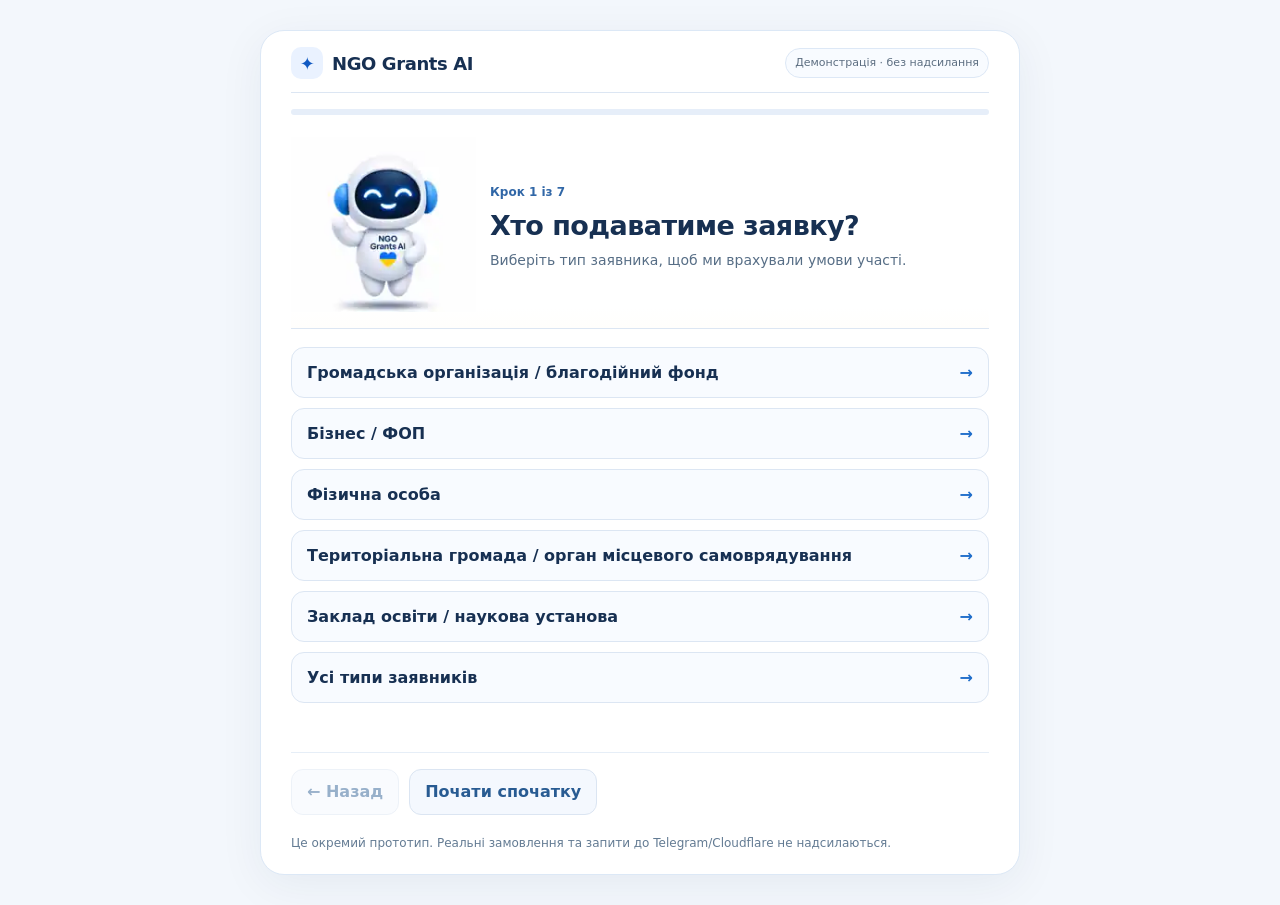
==== mini-app/direct-preview.html @ f04255b9 "Build full standalone offline direct-from-channel Mini App preview with authenticated submission dis" ====
<!doctype html>
<html lang="uk">
<head>
  <meta charset="utf-8">
  <meta name="viewport" content="width=device-width, initial-scale=1, viewport-fit=cover">
  <meta name="color-scheme" content="light">
  <title>NGO Grants AI — грантовий помічник</title>
  <meta name="description" content="Оформлення тематичного грантового каталогу за допомогою NGO Grants AI">
  <style>
:root{color-scheme:light;font:16px/1.5 system-ui,-apple-system,"Segoe UI",sans-serif;--ink:#173052;--muted:#576e86;--blue:#1564c8;--border:#dce6f3;--bg:#f3f7fc}
*{box-sizing:border-box}
body{margin:0;background:var(--bg);color:var(--ink)}
button,input,textarea{font:inherit}
button{cursor:pointer}
button:focus-visible,input:focus-visible,textarea:focus-visible{outline:3px solid #5b9af4;outline-offset:3px}
.shell{width:min(100%,760px);margin:0 auto;min-height:100%;padding:0 16px 24px;background:white}
.header{display:flex;align-items:center;justify-content:space-between;flex-wrap:wrap;gap:6px;border-bottom:1px solid var(--border);padding:16px 0 13px}
.brand{display:flex;gap:9px;align-items:center;font-weight:800;font-size:18px;letter-spacing:-.4px}
.brand-icon{display:grid;place-items:center;width:32px;height:32px;background:#eaf2ff;color:#1059c2;border-radius:10px}
.mode{font-size:11px;color:#5c6e81;border:1px solid #dde8f6;border-radius:20px;padding:6px 9px;background:#f8fbff}
.progress-bar{height:6px;background:#e6eef9;border-radius:20px;overflow:hidden;margin:16px 0 14px}
.progress-bar>div{height:100%;width:0;background:#2174df;transition:width .25s ease}
.intro{display:grid;grid-template-columns:minmax(96px,31%) 1fr;gap:14px;align-items:center;padding:8px 0 16px;position:sticky;top:0;background:linear-gradient(#fff 90%,#fffefc);z-index:1;border-bottom:1px solid var(--border)}
.robot-box{height:clamp(112px,23vw,170px);display:grid;place-items:center;overflow:hidden}
.robot{height:100%;width:100%;object-fit:contain;display:block;transform-origin:50% 65%}
.robot.react{animation:ack .45s ease-in-out 1}
.robot.wave{animation:wave .64s ease-in-out 1}
.speech{min-width:0}
.step{font-size:12px;font-weight:750;color:#3167a7}
h1{font-size:clamp(20px,3.3vw,27px);line-height:1.2;margin:7px 0;letter-spacing:-.55px}
.speech p{margin:0;font-size:14px;color:var(--muted);line-height:1.45}
.form-area{padding:18px 0 6px}
.choices{display:grid;gap:10px}
.choice,.select-many{width:100%;min-height:51px;border-radius:13px;border:1px solid var(--border);background:#f8fbff;color:var(--ink);display:flex;align-items:center;justify-content:space-between;gap:12px;padding:12px 15px;font-weight:650;text-align:left}
.choice:hover,.select-many:hover{border-color:#9bbce7;background:#f0f6ff}
.choice.selected,.select-many.selected{border:2px solid #2070d9;background:#edf5ff;padding:11px 14px}
.arrow{color:#1e6dca}
.extra{display:grid;gap:9px;margin-top:13px}
.extra[hidden],.summary[hidden],#next[hidden]{display:none}
.extra label{font-size:13px;font-weight:750;color:#42678d}
.extra input,.extra textarea{width:100%;padding:12px 14px;border:1px solid #ccdaeb;border-radius:12px;background:#fff;min-height:47px;font-size:16px}
.primary,.secondary{border-radius:12px;padding:10px 15px;min-height:46px;font-weight:700}
.primary{background:#1768cd;color:#fff;border:1px solid #1768cd}
.secondary{background:#f4f8fe;color:#285b92;border:1px solid #dbe5f2}
button:disabled{opacity:.48;cursor:not-allowed}
.footer{display:flex;gap:10px;flex-wrap:wrap;margin-top:15px;border-top:1px solid #e6eef7;padding-top:16px}
.footer .primary{margin-left:auto}
.error{min-height:18px;color:#a92e2b;font-size:13px;margin:10px 0 0}
.summary{background:#f7fbff;border:1px solid #dce8f6;border-radius:14px;padding:16px}
.summary dl{margin:0}
.summary .row{display:grid;grid-template-columns:130px 1fr;gap:7px;padding:8px 0;border-bottom:1px solid #e4edf7}
.summary .row:last-of-type{border:0}
.summary dt{color:#5e7189}
.summary dd{margin:0;font-weight:650;overflow-wrap:anywhere}
.summary .notice{margin:15px 0 0;padding:12px;background:#fff6e4;border:1px solid #f1d8a4;border-radius:9px;color:#745016;font-size:13px}
.disclaimer{font-size:12px;color:#637b93;line-height:1.45;margin:20px 0 0}
@keyframes ack{0%,100%{transform:translateY(0)}50%{transform:translateY(-4px)}}
@keyframes wave{0%,100%{transform:rotate(0)}35%{transform:rotate(-3deg)}70%{transform:rotate(2deg)}}
@media(min-width:740px){body{padding:30px 15px}.shell{border:1px solid #dce8f6;border-radius:24px;padding:0 30px 22px;box-shadow:0 10px 45px #122d5110}.intro{grid-template-columns:185px 1fr}.robot-box{height:175px}}
@media(max-width:380px){.shell{padding:0 12px 18px}.intro{gap:8px;grid-template-columns:110px 1fr}.robot-box{height:120px}.brand{font-size:16px}.summary .row{grid-template-columns:102px 1fr}}
@media(prefers-reduced-motion:reduce){.robot.react,.robot.wave{animation:none}.progress-bar>div{transition:none}}

</style>
</head>
<body>
<main class="shell" id="miniApp" data-native-send="false" data-direct-send="false">
  <header class="header">
    <div class="brand"><span class="brand-icon" aria-hidden="true">✦</span><span>NGO Grants AI</span></div>
    <span class="mode" id="mode">Демонстрація · без надсилання</span>
  </header>
  <div class="progress-bar" role="progressbar" aria-label="Прогрес анкети" aria-valuemin="0" aria-valuemax="100" aria-valuenow="0" id="progress"><div id="progressFill"></div></div>
  <section class="intro" aria-label="Запитання помічника">
    <div class="robot-box">
      <img id="robot" class="robot" src="data:image/svg+xml,%3Csvg%20xmlns%3D%22http%3A%2F%2Fwww.w3.org%2F2000%2Fsvg%22%20width%3D%22200%22%20height%3D%22200%22%20viewBox%3D%220%200%20200%20200%22%3E%3Cimage%20width%3D%22200%22%20height%3D%22200%22%20href%3D%22data%3Aimage%2Fwebp%3Bbase64%2CUklGRp4GAABXRUJQVlA4IJIGAAAwLgCdASrIAMgAPvV2s1QqpyUkI9QKgVAeiWVu4W3A11wLpSOFDd3B3mA83zo%2F%2BqG3m5gU6YxqAdoP9yjTxQ8S56jmFVHjenxfe3RbILH7tYQnNVZUbArwBHmxSLNf8d2hU%2B6JKC62wAhRa0K1NjRUUWhroEP%2BKHGXD%2FhgDOHO%2F48E7Bj9Sk4TUySsMknvP0XL2tZDG2gSTQ05k50IH61cXhUpCCWo1M30hJ1OkHscZIuYfyp0o2oM7IbBS667Wh8%2B4UDGgGkz4AYSPv7DdMN6GfRksd6mpAQmqTqu9wO6qY4v4P9VJUxmNUKUKuxxBI2Dq%2FkPQs6c3uwoxtvGiKU9%2BWwIRoJxxCSpkDWCuLZFsjzXCJsi8zY8e8UOsrqV9OYvCxQm7AN44EI5Ps4EJ0aeKEWF6v220FyKKcuZoFJV%2FVhTQtcL4dQc6zPcHP2fbVN%2FWVrAWN7dzsFp2kM5h%2F7lGT2RlTt1FN8rCbPKlxy8iXUHPLoocRbgTAAA%2FvxkgAAIXLU7AI4vislVkohgOAJpJIneqpWRX57ZVGl%2FVS2eVHFqbdAYhdvy2yl%2BR1%2B%2FkGpq3EofTT8kmlcxAar%2Fo3dCoVpEYrGVimj101LfQAyx3aCt5HsfrdorIvJbS0%2Fh8RvXx7ACnXXJkFzTpuH8GGgjpO%2FZ8qa89WLiHl4I5qaQhBKzOwJy0RUHj2Di5bMSo0cF8Cs4yL5eKdm3YC2A%2BAkJiQUmjMg1V3TCEz%2Bkm8BKWqSVnONp7qhznJtc%2FNEsQJ7gnoWkUKUDF3kH0zs68ivm%2Fl59aBlu01jkAfgT15qQHv0WJw%2Fe2RfjFglos1pKWjlHilAhkd89zMHzwAp8ULIueOwxTw0sL5cMDN9OfXyF5dWpt5rsavctnuIjSDJv5lz3Ib5tVglCLCl8%2BwHiBqbOjB0XYfFfviruu%2FCu0zfkKSsgizrehhhGqWXRcGq%2FMJPu2whC5xXmTf1Uy4VEuE%2Ff4e339btj7oFF3bXprhH%2BWAlZAhnraGIFmqp9%2FgmTJqw52GmTFDhe9BIuQkR6%2BfY1OGZmsjGlDjuaWViH2PYSIwXYQgeplGsFQgWINy7jbWLB0ih7etI2dPg8wEp85OYTB1zPoWZBb9Lx88z5es0YjwqLfkkB0Ybimn2YagARIG9RZjsVN15UBJNaQnfVcjeaqnz0tsbFGmUYYF12nEhdsDxfPr9R5nriGjsv2oIu9ylmgMi2JKLAzAoi%2Bjjrh4jWDX0OWs8FowObxFJa2MpGCmBXAM2DfRclf6T03YBATq66CR%2BONpMfJFJIam79gdRUeqilg%2FaEuAzF%2FuSP3aGpE6fJSm49FG1yPAQ%2B6GuO1GBjNbwFqdq0P3y4yAubqY6wj9TWX83NJiZCumc2YV4TZV2rxkuXiFkmIWUXD80PnzEX2TBvxN7lH0UaBB6TWNP6asxagRubLRXpS%2B3nJTqGNPtSxkyIdXrhrMA3BwtrZX1eA5mwUFyZUWScp9WO6YTDwFTmkaO7htaktcArnBtdZA7IZ8Rm8X%2Bi9CyiQIv3fDNiNMXXGxHjdoXkbqTEuYcHcatFcy%2BqtCW%2FwAAiwP84TGolPCt1HJSNoJB7x8H0eZy0PCQzLVWySMBB5jKNhG1fWY5lpXsorSuYfhG9T7OYximzkgR4chT1dLEMhAftSM%2FUpsnae8lGvAkVct%2FWkIEs2vsxj0KCADPN%2FZ0bDfkMGYrl1am6nalHft4bfKvFrIekxraYfxA0a%2FZZRGPRXj2dkrj4ofMK7vh8BXF7QpikJC8mA67l%2BqsoNLeWXW9HLvjz6nEqEGJEXAkk4FyY3H2s%2BY0cbs6%2FhdVW%2B7Xih6xGXsVUJaNj86rJa37Oed9vgAfxHCP40hwldaq5uO64KZQ4NaMUzR33n9wbXlo3dP7IMSBK8pgmwXhmslgOCuYIpLJcNjz9I93SLstIzwDZm%2FrtjVvyYxf3bZ%2Fyb3hj46JACQu8tv2DzHqFAl7iSoez%2BbehDv8tZoxaKiaKXt07J2YaW5uxSBxgQzGP%2BLOtG1Jh6DDnt21hFJeU3FnLsSCWg%2BlWDMnG0zPVRJSktJdLb5Bmjr3X1G8dYQOMVZ0KHskC9BDERGRy4Tpg0gWl85eR34Ayt%2FLPJS%2FJM1vTvenVhvwl6lC8Dt%2FIbOCei5YP%2FDLbywxW8lqL5DWhU9GCaz9vfzmlcH5ldzIThShzNLTpRyNW9R3aFQss3PaCvJ6sulPtQ0S6Me3GSjvqmkB13FfDM4QAAA%3D%3D%22%2F%3E%3C%2Fsvg%3E" alt="Білий робот NGO Grants AI з усмішкою" width="200" height="200">
    </div>
    <div class="speech">
      <span class="step" id="stepLabel">Крок 1 з 7</span>
      <h1 id="question">Хто подаватиме заявку?</h1>
      <p id="hint">Оберіть тип заявника, щоб ми врахували вимоги конкурсів.</p>
    </div>
  </section>
  <section class="form-area" id="formArea" aria-label="Параметри пошуку">
    <div class="choices" id="choices"></div>
    <form class="extra" id="extra" hidden>
      <label for="extraInput" id="extraLabel">Уточніть відповідь</label>
      <input id="extraInput" autocomplete="off" maxlength="180" placeholder="Напишіть уточнення">
      <button type="submit" class="primary">Продовжити</button>
    </form>
    <p id="error" class="error" role="status" aria-live="polite"></p>
    <div id="summary" class="summary" hidden></div>
  </section>
  <footer class="footer">
    <button type="button" class="secondary" id="back" disabled>← Назад</button>
    <button type="button" class="primary" id="next" hidden>Далі →</button>
    <button type="button" class="secondary" id="reset">Почати спочатку</button>
  </footer>
  <p class="disclaimer" id="disclaimer">Це окремий прототип. Реальні замовлення та запити до Telegram/Cloudflare не надсилаються. Обмеження основного бота залишаються чинними.</p>
</main>
<script>
(function(root,factory){
  'use strict';
  const api=factory();
  if(typeof module==='object' && module.exports){module.exports=api;}
  if(root){root.NgoGrantsSchema=api;}
})(typeof globalThis==='object'?globalThis:null,function(){
  'use strict';
  const audiences={
    nonprofit:'Громадська організація / благодійний фонд',
    commercial:'Бізнес / ФОП',
    individual:'Фізична особа',
    municipal:'Територіальна громада / орган місцевого самоврядування',
    institution:'Заклад освіти / наукова установа',
    all:'Усі типи заявників'
  };
  const sectors={
    social:'Соціальна та гуманітарна сфера',education:'Освіта та наука',
    culture:'Культура та мистецтво',medical:'Охорона здоров’я',
    recovery:'Відновлення громад',environment:'Екологія та клімат',
    agriculture:'Сільське господарство',media:'Медіа та журналістика',
    rights:'Права людини',business:'Підприємництво',it:'IT та цифровізація',
    all:'Усі напрями'
  };
  const geos={ukraine:'Україна',region:'Конкретний регіон України',
    international:'Міжнародні можливості',all:'Усі країни'};
  const regions={
    vinnytsia:'Вінницька',volyn:'Волинська',dnipro:'Дніпропетровська',
    donetsk:'Донецька',zhytomyr:'Житомирська',zakarpattia:'Закарпатська',
    zaporizhzhia:'Запорізька',ivano:'Івано-Франківська',kyiv_obl:'Київська',
    kirovohrad:'Кіровоградська',luhansk:'Луганська',lviv:'Львівська',
    mykolaiv:'Миколаївська',odesa:'Одеська',poltava:'Полтавська',
    rivne:'Рівненська',sumy:'Сумська',ternopil:'Тернопільська',
    kharkiv:'Харківська',kherson:'Херсонська',khmelnytskyi:'Хмельницька',
    cherkasy:'Черкаська',chernivtsi:'Чернівецька',chernihiv:'Чернігівська',
    kyiv_city:'Місто Київ',crimea:'АР Крим / Севастополь'
  };
  const roles={lead:'Основний заявник',partner:'Партнер',either:'Обидва варіанти'};
  const formats={grant_only:'Лише грантове фінансування',any:'Усі формати підтримки'};
  const allowedKeys=['audience','sectors','geo','region','custom_sector','detail','applicant_role','funding_format'];
  function sanitizeText(value,max){
    return String(value||'').trim().replace(/\s+/g,' ').slice(0,max);
  }
  function normalize(input){
    if(!input || typeof input!=='object'||Array.isArray(input))throw Error('Некоректні параметри');
    const a=input.audience,g=input.geo;
    if(!Object.prototype.hasOwnProperty.call(audiences,a))throw Error('Оберіть тип заявника');
    if(!Object.prototype.hasOwnProperty.call(geos,g))throw Error('Оберіть географію');
    const raw=Array.isArray(input.sectors)?input.sectors:[];
    if(raw.length>12 || raw.some(x=>!Object.prototype.hasOwnProperty.call(sectors,x)))
      throw Error('Некоректний набір напрямів');
    let unique=[...new Set(raw)];
    const custom=sanitizeText(input.custom_sector,60);
    if(unique.includes('all'))unique=['all'];
    if(!unique.length&&!custom)throw Error('Оберіть хоча б один напрям');
    const region=g==='region'?input.region:'';
    if(g==='region'&&!Object.prototype.hasOwnProperty.call(regions,region))
      throw Error('Оберіть область');
    const role=input.applicant_role||'lead',format=input.funding_format||'any';
    if(!Object.prototype.hasOwnProperty.call(roles,role))throw Error('Некоректна роль заявника');
    if(!Object.prototype.hasOwnProperty.call(formats,format))throw Error('Некоректна форма підтримки');
    return {
      audience:a,sectors:unique,
      custom_sector:unique.includes('all')?'':custom,
      geo:g,region:region||'',
      detail:sanitizeText(input.detail,180),
      applicant_role:role,funding_format:format
    };
  }
  function describe(f){
    const v=normalize(f);
    return [
      ['Заявник',audiences[v.audience]],
      ['Напрями',v.sectors.map(x=>sectors[x]).concat(v.custom_sector?[v.custom_sector]:[]).join(', ')],
      ['Географія',geos[v.geo]+(v.region?' · '+regions[v.region]:'')],
      ['Проєкт',v.detail||'Без уточнення'],
      ['Роль',roles[v.applicant_role]],['Фінансування',formats[v.funding_format]]
    ];
  }
  return {audiences,sectors,geos,regions,roles,formats,allowedKeys,normalize,describe,sanitizeText};
});

</script>
<script>
/* NGO Grants AI — direct-link Mini App client transport (dormant, v0.1).
 *
 * NOT loaded in production Mini App. Do NOT enable without a real Worker
 * endpoint and queue adapter. No credentials, Telegram IDs or secrets stored.
 */
(function(root,factory){
  'use strict';
  const api=factory();
  if(typeof module==='object'&&module.exports)module.exports=api;
  if(root)root.NgoGrantsDirectClient=api;
})(typeof globalThis==='object'?globalThis:null,function(){
 'use strict';
 const ENDPOINT='/api/mini-app/order';
 const ERRORS={
  400:'Перевірте параметри анкети.',
  401:'Не вдалося підтвердити Telegram-сеанс. Відкрийте застосунок повторно.',
  403:'Для замовлення потрібна підписка на @ngo_grants.',
  409:'Замовлення вже існує.',
  413:'Запит завеликий. Скоротіть уточнення.',
  415:'Непідтримуваний формат запиту.',
  429:'Денний ліміт замовлень вичерпано.',
  503:'Сервіс оформлення тимчасово недоступний.'
 };
 function jsonError(response){
   return new Error(ERRORS[response?.status]||'Не вдалося підтвердити замовлення.');
 }
 function verifyReceipt(response,body){
   if(!response||![200,201].includes(response.status)||
      !body||body.ok!==true||!Number.isSafeInteger(body.order_id)||
      body.order_id<=0||!['created','existing'].includes(body.status))
      throw new Error('Сервер не підтвердив збереження замовлення.');
   return Object.freeze({orderId:body.order_id,status:body.status});
 }
 function createController({enabled=false,webApp,schema,post,randomUUID,origin}={}){
   // Explicit opt-in; no REST calls from keyboard mode or offline previews.
   if(typeof post!=='function')throw new TypeError('post transport unavailable');
   if(typeof randomUUID!=='function')throw new TypeError('UUID transport unavailable');
   if(!schema||typeof schema.normalize!=='function')
      throw new TypeError('Canonical facet schema unavailable');
   if(!origin||!/^https:\/\//.test(origin))throw new TypeError('HTTPS origin required');
   let key=null,previousDraft=null,busy=false,receipt=null;
   function update(facets){
     const normalized=schema.normalize(facets);
     const serialized=JSON.stringify(normalized);
     if(serialized!==previousDraft){key=null;receipt=null;previousDraft=serialized;}
     return normalized;
   }
   async function submit(facets){
     if(!enabled)throw new Error('Пряме замовлення ще не активовано.');
     if(!webApp||typeof webApp.initData!=='string'||
       !webApp.initData.length||webApp.initData.length>8192)
       throw new Error('Потрібно відкрити застосунок із Telegram.');
     if(busy)throw new Error('Замовлення вже передається.');
     const normalized=update(facets);
     if(receipt)return receipt;
     if(!key){
       key=randomUUID();
       if(typeof key!=='string'||
          !/^[0-9a-f]{8}-[0-9a-f]{4}-4[0-9a-f]{3}-[89ab][0-9a-f]{3}-[0-9a-f]{12}$/i.test(key))
         throw new Error('Не вдалося створити ключ замовлення.');
     }
     busy=true;
     try{
       const response=await post(new URL(ENDPOINT,origin).href,{
         method:'POST',credentials:'omit',cache:'no-store',
         headers:{'content-type':'application/json'},
         body:JSON.stringify({
           initData:webApp.initData,
           facets:normalized,
           idempotencyKey:key
         })
       });
       if(!response||typeof response.json!=='function'||![200,201].includes(response.status))
         throw jsonError(response);
       let body;
       try{body=await response.json();}
       catch(_){throw new Error('Сервер повернув некоректну відповідь.');}
       receipt=verifyReceipt(response,body);
       return receipt;
     }catch(error){
       // Keep the same UUID for a retry. Do not claim order creation.
       if(error instanceof Error)throw error;
       throw new Error('Помилка мережі. Перевірте з’єднання та стан замовлення.');
     }finally{busy=false;}
   }
   return Object.freeze({
     submit,
     // reset is intended only after applicant explicitly changes a field.
     reset:()=>{key=null;receipt=null;previousDraft=null;},
     isEnabled:()=>enabled
   });
 }
 return Object.freeze({ENDPOINT,ERRORS,verifyReceipt,createController});
});

</script>
<script>
(()=>{'use strict';
const root=document.getElementById('miniApp');
if(!root||root.dataset.initialized)return;
root.dataset.initialized='1';
const schema=window.NgoGrantsSchema;
if(!schema){document.getElementById('error').textContent='Не вдалося завантажити анкету.';return;}
const el=id=>document.getElementById(id);
const choices=el('choices'),extra=el('extra'),input=el('extraInput');
const robot=el('robot'),reduced=window.matchMedia('(prefers-reduced-motion: reduce)');
const draft={audience:'',sectors:[],geo:'',region:'',detail:'',
 custom_sector:'',applicant_role:'lead',funding_format:'any'};
let index=0;
let reactionTimeout=null;
const live=root.dataset.nativeSend==='true';
const direct=root.dataset.directSend==='true';
if(live&&direct){
  el('error').textContent='Помилка конфігурації застосунку: оберіть один спосіб надсилання.';
  return;
}
// Direct mode is NEVER enabled in public/preview HTML. It requires a
// separate BotFather main-app launch and an explicitly live order API.
let directController=null;
if(direct){
 try{
  const factory=window.NgoGrantsDirectClient;
  const api=window.Telegram&&window.Telegram.WebApp;
  if(!factory||!api||typeof api.initData!=='string'||!api.initData||
     !window.crypto||typeof window.crypto.randomUUID!=='function'||
     !window.location||!/^https:\/\//.test(window.location.origin))
    throw Error('Немає захищеного Telegram-сеансу');
  directController=factory.createController({
    enabled:true,webApp:api,schema,
    post:window.fetch.bind(window),
    randomUUID:()=>window.crypto.randomUUID(),
    origin:window.location.origin
  });
 }catch(_){directController=null;}
}
el('mode').textContent=direct?'Telegram · пошук із каналу':
  live?'Telegram · грантовий помічник':'Демонстрація · без надсилання';
el('disclaimer').textContent=direct
 ?'Використовуйте тільки захищений запуск із Telegram. Успішне замовлення підтверджується номером після запису в серверну чергу.'
 :live
 ?'Замовлення буде передано до Telegram лише після натискання «Замовити каталог» на останньому кроці. Діють правила підписки та денні ліміти.'
 :'Це окремий прототип. Реальні замовлення та запити до Telegram/Cloudflare не надсилаються.';
let focusExtra=false;
const pages=[
 {key:'audience',heading:'Хто подаватиме заявку?',help:'Виберіть тип заявника, щоб ми врахували умови участі.',options:schema.audiences},
 {key:'sectors',heading:'Які напрями вас цікавлять?',help:'Можна обрати декілька сфер. Гранти перевірятимемо для кожної окремо.',options:schema.sectors,multi:true},
 {key:'custom_sector',heading:'Потрібен точніший напрям?',help:'За бажанням додайте власний напрям. Можна пропустити.',optional:true,free:true,max:60},
 {key:'geo',heading:'Де шукаємо можливості?',help:'Географія допомагає відсіяти непридатні конкурси.',options:schema.geos},
 {key:'region',heading:'Оберіть регіон України',help:'Врахуємо вимоги щодо місця реалізації проєкту.',options:schema.regions,
   visible:()=>draft.geo==='region'},
 {key:'detail',heading:'Що саме ви плануєте?',help:'Коротко опишіть діяльність або ідею проєкту. Не зазначайте контакти.',free:true,optional:true,max:180},
 {key:'applicant_role',heading:'У якій ролі братимете участь?',help:'Конкурси можуть вимагати статусу головного заявника чи партнера.',options:schema.roles},
 {key:'funding_format',heading:'Яке фінансування вам потрібне?',help:'Виберіть лише гранти або ширший перелік можливостей.',options:schema.formats}
];
const label=k=>({audience:'Заявник',sectors:'Сфери',custom_sector:'Інший напрям',geo:'Географія',region:'Регіон',
 detail:'Діяльність',applicant_role:'Роль',funding_format:'Формат'})[k]||k;
function visible(){return pages.filter(p=>!p.visible||p.visible());}
function all(){return visible().length;}
function page(){return visible()[index]||null;}
function resetNode(n){n.replaceChildren();}
function trigger(kind='ack'){
 if(reactionTimeout!==null)clearTimeout(reactionTimeout);
 robot.classList.remove('react','wave');
 if(reduced.matches)return;
 void robot.offsetWidth;
 robot.classList.add(kind==='wave'?'wave':'react');
 reactionTimeout=setTimeout(()=>robot.classList.remove('react','wave'),720);
}
function error(msg){el('error').textContent=msg||'';}
function makeButton(text,value,selected,callback,multi){
 const b=document.createElement('button');b.type='button';
 b.className=(multi?'select-many':'choice')+(selected?' selected':'');
 b.setAttribute('aria-pressed',selected?'true':'false');
 const textEl=document.createElement('span');textEl.textContent=text;
 const mark=document.createElement('span');mark.className='arrow';
 mark.textContent=selected?'✓':multi?'＋':'→';
 b.append(textEl,mark);b.addEventListener('click',callback);
 return b;
}
function next(){
 const p=page();
 if(!p)return;
 if(p.key==='audience'&&!draft.audience)return error('Оберіть заявника.');
 if(p.key==='sectors'&&!draft.sectors.length)return error('Оберіть хоча б один напрям.');
 if(p.key==='geo'&&!draft.geo)return error('Оберіть географію.');
 if(p.key==='region'&&!draft.region)return error('Оберіть регіон.');
 if(p.key==='applicant_role'&&!Object.prototype.hasOwnProperty.call(schema.roles,draft.applicant_role))
   return error('Оберіть роль заявника.');
 if(p.key==='funding_format'&&!Object.prototype.hasOwnProperty.call(schema.formats,draft.funding_format))
   return error('Оберіть форму підтримки.');
 index+=1;focusExtra=false;render();trigger('ack');
}
function setValue(key,value){
 draft[key]=value;
 if(key==='geo'&&value!=='region')draft.region='';
 error('');
 next();
}
function buttonOptions(p){
 const multi=Boolean(p.multi);
 for(const [value,name] of Object.entries(p.options)){
   const selected=multi?draft.sectors.includes(value):draft[p.key]===value;
   choices.append(makeButton(name,value,selected,()=>{
     if(multi){
       if(value==='all')draft.sectors=['all'];
       else{
         const prev=draft.sectors.filter(x=>x!=='all');
         draft.sectors=prev.includes(value)?prev.filter(x=>x!==value):[...prev,value];
       }
       error('');render();trigger('ack');
     }else if(p.key==='applicant_role'||p.key==='funding_format'){
       // These steps have preselected defaults. Do not require users to tap
       // an already checked option just to move forward.
       draft[p.key]=value;error('');render();trigger('ack');
     }else{setValue(p.key,value);}
   },multi));
 }
}
function renderExtra(p){
 extra.hidden=false;
 el('extraLabel').textContent=p.key==='detail'?'Опишіть проєкт одним реченням':'Ваш напрям (необов’язково)';
 input.placeholder=p.key==='detail'?'Наприклад: соціальний транспорт для людей з інвалідністю':'Наприклад: документальне кіно';
 input.maxLength=p.max;
 input.value=draft[p.key]||'';
 el('next').hidden=false;
 el('next').textContent=draft[p.key]?'Далі →':'Пропустити →';
}
function businessApplicantNeedsReview(){
 return draft.audience==='individual'&&draft.sectors.includes('business');
}
function renderSummary(){
 el('question').textContent='Перевірте свій запит';
 el('hint').textContent=direct
  ?'Перевірте параметри. Після підтвердження замовлення надійде до серверної черги; номер замовлення з’явиться тут.'
  :live
  ?'Перевірте параметри. Лише кнопка «Замовити каталог» передасть замовлення Telegram-боту.'
  :'Це демонстрація. Дані не передаватимуться робочому боту.';
 el('stepLabel').textContent='Підсумок';
 el('next').hidden=true;
 const wrap=el('summary');wrap.hidden=false;
 try{
  const rows=schema.describe(draft);
  const dl=document.createElement('dl');
  for(const [name,value] of rows){const row=document.createElement('div');row.className='row';
    const dt=document.createElement('dt');dt.textContent=name;const dd=document.createElement('dd');dd.textContent=value;
    row.append(dt,dd);dl.append(row);}
  wrap.append(dl);
  const note=document.createElement('p');note.className='notice';
  note.textContent=direct
    ?'Замовлення буде підтверджено лише після серверної перевірки підписки, ліміту та успішного запису в чергу. Відкривати чат бота не потрібно.'
    :live
    ?'Після натискання Telegram передасть анкету боту. Він перевірить підписку та денний ліміт і підтвердить замовлення в чаті. Натискання саме по собі ще не означає прийняття.'
    :'✓ Анкету сформовано локально. Це лише демонстрація; замовлення не надсилається.';
  wrap.append(note);
  if(businessApplicantNeedsReview()){
    const warn=document.createElement('p');
    warn.className='notice';
    warn.textContent='Увага: ви вибрали «Фізична особа» і напрям «Підприємництво». Якщо подаєте заявку як зареєстрований ФОП або бізнес, умови грантів можуть бути іншими. Перевірте свій статус — система не змінює його автоматично.';
    wrap.append(warn);
    const choose=document.createElement('button');
    choose.type='button';choose.className='secondary';
    choose.textContent='Я ФОП / бізнес — змінити тип заявника';
    choose.addEventListener('click',()=>{
      draft.audience='commercial';index=0;render();trigger('ack');
    });
    wrap.append(choose);
  }
  if(direct){
    const send=document.createElement('button');
    send.type='button';send.className='primary';
    send.textContent='✅ Замовити каталог';
    send.style.marginTop='14px';
    if(!directController){
      send.disabled=true;
      note.textContent='Безпечне замовлення поки недоступне: відкрийте застосунок через перевірене посилання в Telegram.';
    }else{
      send.addEventListener('click',async()=>{
        if(send.disabled)return;
        send.disabled=true;
        send.textContent='Перевіряємо й записуємо замовлення…';
        error('');
        try{
          const result=await directController.submit(draft);
          // NO success unless the server returned a durable order receipt.
          note.textContent='✅ Замовлення №'+result.orderId+
            (result.status==='existing'?' уже зареєстровано.':' зареєстровано.')+
            ' Стежте за результатами в каналі @ngo_grants.';
          send.textContent='Замовлення підтверджено';
          trigger('ack');
        }catch(ex){
          send.disabled=false;
          send.textContent='↻ Повторити підтвердження';
          error(ex&&typeof ex.message==='string'?ex.message:
            'Не вдалося підтвердити замовлення. Перевірте підключення.');
        }
      });
    }
    wrap.append(send);
  }else if(live){
    const send=document.createElement('button');
    send.type='button';send.className='primary';send.textContent='✅ Замовити каталог';
    send.style.marginTop='14px';
    const api=window.Telegram&&window.Telegram.WebApp;
    if(!api||typeof api.sendData!=='function'){
      send.disabled=true;
      note.textContent='Відкрийте застосунок із кнопки Telegram-бота. Звичайний браузер не може надіслати замовлення.';
    }else{
      send.addEventListener('click',()=>{
        if(send.disabled)return;
        try{
          const facets=schema.normalize(draft);
          const data=JSON.stringify({type:'ngo-grants-miniapp-v1',facets});
          if(new TextEncoder().encode(data).length>4096)
            throw Error('Дані завеликі для Telegram');
          send.disabled=true;
          send.textContent='Передаємо до Telegram…';
          api.sendData(data);
        }catch(_){
          send.disabled=false;
          send.textContent='✅ Замовити каталог';
          error('Не вдалося передати замовлення. Відкрийте застосунок через кнопку бота.');
        }
      });
    }
    wrap.append(send);
  }
 }catch(e){error(e.message);index=Math.max(0,index-1);}
}
function render(){
 const steps=all();const p=page(),done=!p;
 el('progressFill').style.width=(done?100:Math.round(index/steps*100))+'%';
 el('progress').setAttribute('aria-valuenow',String(done?100:Math.round(index/steps*100)));
 el('back').disabled=index===0;el('reset').disabled=false;
 el('stepLabel').textContent='Крок '+(index+1)+' із '+steps;
 extra.hidden=true;el('next').hidden=true;el('summary').hidden=true;
 resetNode(choices);resetNode(el('summary'));error('');
 if(done){renderSummary();return;}
 el('question').textContent=p.heading;el('hint').textContent=p.help;
 if(p.key==='sectors' && businessApplicantNeedsReview()){
   el('hint').textContent+=' Якщо ви вже зареєстровані як ФОП, на першому кроці оберіть «Бізнес / ФОП».';
 }
 if(p.options)buttonOptions(p);
 if(p.free)renderExtra(p);
 if(p.multi){
    el('next').hidden=false;el('next').textContent='Продовжити →';el('next').disabled=!draft.sectors.length;
 }else if(p.options){
    const explicitNext=p.key==='applicant_role'||p.key==='funding_format';
    el('next').hidden=!explicitNext;
    el('next').textContent='Продовжити →';
    el('next').disabled=explicitNext&&!draft[p.key];
 }
}
extra.addEventListener('submit',e=>{
 e.preventDefault();const p=page();if(!p||!p.free)return;
 const value=schema.sanitizeText(input.value,p.max);
 if(/https?:\/\/|@|\b[\w.+-]+@[\w.-]+\.[a-z]{2,}\b/i.test(value))
   return error('Не вказуйте посилань, адрес пошти чи контактних даних.');
 draft[p.key]=value;next();
});
el('next').addEventListener('click',()=>{
 const p=page();
 if(p&&p.free){extra.requestSubmit();return;}
 next();
});
el('back').addEventListener('click',()=>{if(index>0){index--;render();trigger('ack');}});
el('reset').addEventListener('click',()=>{
 Object.assign(draft,{audience:'',sectors:[],geo:'',region:'',detail:'',
   custom_sector:'',applicant_role:'lead',funding_format:'any'});
 index=0;render();trigger('wave');
});
if(window.Telegram&&window.Telegram.WebApp){
 try{window.Telegram.WebApp.ready();window.Telegram.WebApp.expand();}catch(_){}
}
render();
})();
</script>
</body>
</html>
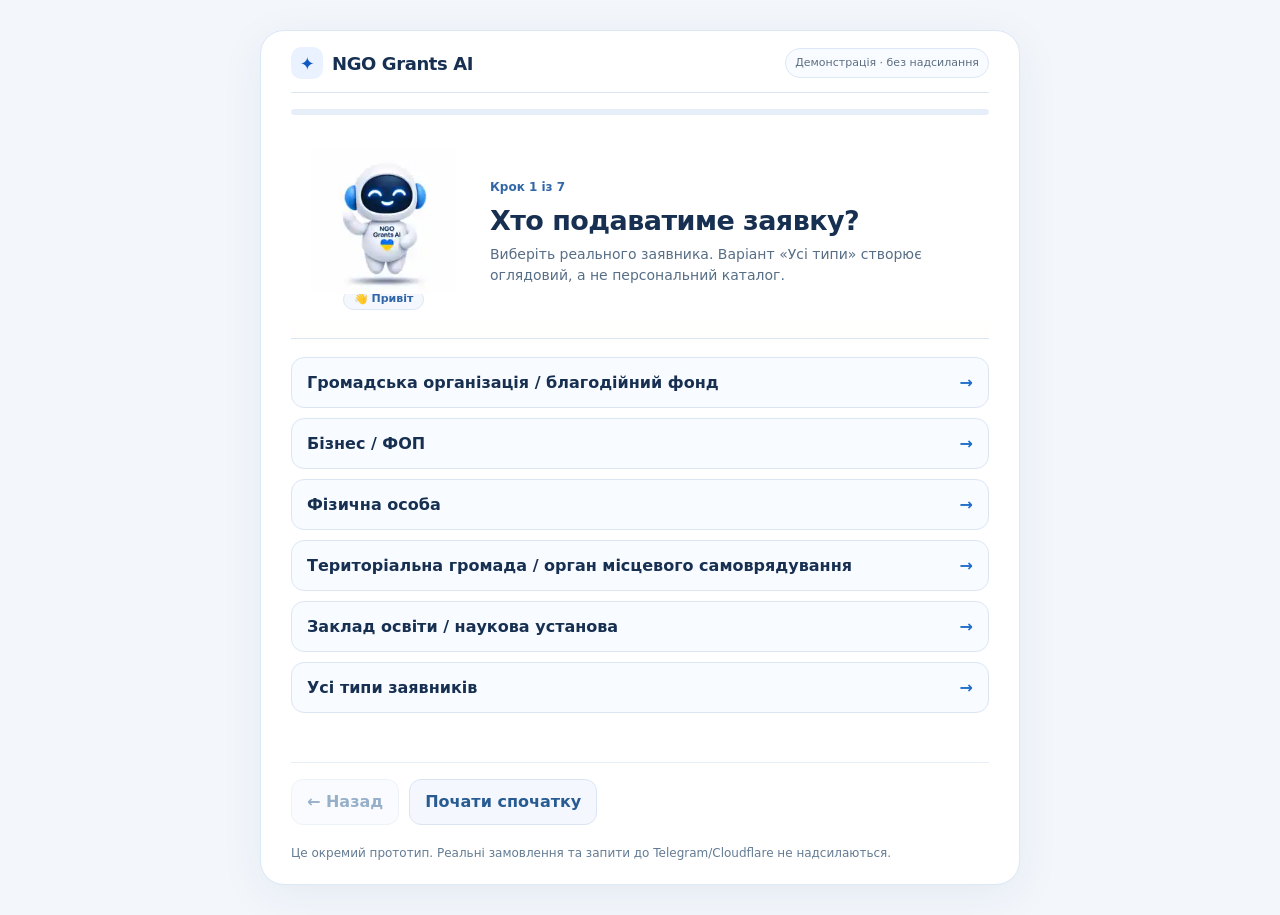
==== commit 3071ee05: "Synchronize standalone Mini App previews with guided form and arm-wave UI" ====
--- a/mini-app/direct-preview.html
+++ b/mini-app/direct-preview.html
@@ -21,10 +21,15 @@
 .progress-bar{height:6px;background:#e6eef9;border-radius:20px;overflow:hidden;margin:16px 0 14px}
 .progress-bar>div{height:100%;width:0;background:#2174df;transition:width .25s ease}
 .intro{display:grid;grid-template-columns:minmax(96px,31%) 1fr;gap:14px;align-items:center;padding:8px 0 16px;position:sticky;top:0;background:linear-gradient(#fff 90%,#fffefc);z-index:1;border-bottom:1px solid var(--border)}
-.robot-box{height:clamp(112px,23vw,170px);display:grid;place-items:center;overflow:hidden}
-.robot{height:100%;width:100%;object-fit:contain;display:block;transform-origin:50% 65%}
-.robot.react{animation:ack .45s ease-in-out 1}
-.robot.wave{animation:wave .64s ease-in-out 1}
+.robot-box{height:clamp(130px,26vw,185px);display:flex;flex-direction:column;align-items:center;justify-content:center;gap:0;overflow:visible}
+.robot-figure{display:block;position:relative;width:min(100%,145px);aspect-ratio:1;flex-shrink:1;min-height:0}
+.robot,.robot-arm{height:100%;width:100%;object-fit:contain;display:block}
+.robot{transform-origin:50% 65%}
+.robot.react{animation:ack .38s ease-in-out 1}
+.robot-arm{position:absolute;inset:0;pointer-events:none;opacity:0;clip-path:polygon(16% 41%,43% 41%,43% 71%,16% 71%);transform-origin:31% 53%}
+.robot-arm.wave{opacity:1;animation:arm-wave .9s ease-in-out 1}
+.robot-greet{font-size:11px;font-weight:700;color:#3167a7;background:#f4f8fe;border:1px solid #dce6f3;border-radius:30px;padding:2px 10px;line-height:1.35;margin-top:-5px}
+.robot-greet:hover{background:#e9f3ff}
 .speech{min-width:0}
 .step{font-size:12px;font-weight:750;color:#3167a7}
 h1{font-size:clamp(20px,3.3vw,27px);line-height:1.2;margin:7px 0;letter-spacing:-.55px}
@@ -54,11 +59,11 @@
 .summary dd{margin:0;font-weight:650;overflow-wrap:anywhere}
 .summary .notice{margin:15px 0 0;padding:12px;background:#fff6e4;border:1px solid #f1d8a4;border-radius:9px;color:#745016;font-size:13px}
 .disclaimer{font-size:12px;color:#637b93;line-height:1.45;margin:20px 0 0}
-@keyframes ack{0%,100%{transform:translateY(0)}50%{transform:translateY(-4px)}}
-@keyframes wave{0%,100%{transform:rotate(0)}35%{transform:rotate(-3deg)}70%{transform:rotate(2deg)}}
-@media(min-width:740px){body{padding:30px 15px}.shell{border:1px solid #dce8f6;border-radius:24px;padding:0 30px 22px;box-shadow:0 10px 45px #122d5110}.intro{grid-template-columns:185px 1fr}.robot-box{height:175px}}
-@media(max-width:380px){.shell{padding:0 12px 18px}.intro{gap:8px;grid-template-columns:110px 1fr}.robot-box{height:120px}.brand{font-size:16px}.summary .row{grid-template-columns:102px 1fr}}
-@media(prefers-reduced-motion:reduce){.robot.react,.robot.wave{animation:none}.progress-bar>div{transition:none}}
+@keyframes ack{0%,100%{transform:rotate(0)}50%{transform:rotate(-1deg)}}
+@keyframes arm-wave{0%,100%{transform:rotate(0)}25%{transform:rotate(24deg)}50%{transform:rotate(-18deg)}75%{transform:rotate(18deg)}}
+@media(min-width:740px){body{padding:30px 15px}.shell{border:1px solid #dce8f6;border-radius:24px;padding:0 30px 22px;box-shadow:0 10px 45px #122d5110}.intro{grid-template-columns:185px 1fr}.robot-box{height:185px}}
+@media(max-width:380px){.shell{padding:0 12px 18px}.intro{gap:8px;grid-template-columns:110px 1fr}.robot-box{height:138px}.brand{font-size:16px}.summary .row{grid-template-columns:102px 1fr}}
+@media(prefers-reduced-motion:reduce){.robot.react,.robot-arm.wave{animation:none}.progress-bar>div{transition:none}}
 
 </style>
 </head>
@@ -71,7 +76,11 @@
   <div class="progress-bar" role="progressbar" aria-label="Прогрес анкети" aria-valuemin="0" aria-valuemax="100" aria-valuenow="0" id="progress"><div id="progressFill"></div></div>
   <section class="intro" aria-label="Запитання помічника">
     <div class="robot-box">
-      <img id="robot" class="robot" src="data:image/svg+xml,%3Csvg%20xmlns%3D%22http%3A%2F%2Fwww.w3.org%2F2000%2Fsvg%22%20width%3D%22200%22%20height%3D%22200%22%20viewBox%3D%220%200%20200%20200%22%3E%3Cimage%20width%3D%22200%22%20height%3D%22200%22%20href%3D%22data%3Aimage%2Fwebp%3Bbase64%2CUklGRp4GAABXRUJQVlA4IJIGAAAwLgCdASrIAMgAPvV2s1QqpyUkI9QKgVAeiWVu4W3A11wLpSOFDd3B3mA83zo%2F%2BqG3m5gU6YxqAdoP9yjTxQ8S56jmFVHjenxfe3RbILH7tYQnNVZUbArwBHmxSLNf8d2hU%2B6JKC62wAhRa0K1NjRUUWhroEP%2BKHGXD%2FhgDOHO%2F48E7Bj9Sk4TUySsMknvP0XL2tZDG2gSTQ05k50IH61cXhUpCCWo1M30hJ1OkHscZIuYfyp0o2oM7IbBS667Wh8%2B4UDGgGkz4AYSPv7DdMN6GfRksd6mpAQmqTqu9wO6qY4v4P9VJUxmNUKUKuxxBI2Dq%2FkPQs6c3uwoxtvGiKU9%2BWwIRoJxxCSpkDWCuLZFsjzXCJsi8zY8e8UOsrqV9OYvCxQm7AN44EI5Ps4EJ0aeKEWF6v220FyKKcuZoFJV%2FVhTQtcL4dQc6zPcHP2fbVN%2FWVrAWN7dzsFp2kM5h%2F7lGT2RlTt1FN8rCbPKlxy8iXUHPLoocRbgTAAA%2FvxkgAAIXLU7AI4vislVkohgOAJpJIneqpWRX57ZVGl%2FVS2eVHFqbdAYhdvy2yl%2BR1%2B%2FkGpq3EofTT8kmlcxAar%2Fo3dCoVpEYrGVimj101LfQAyx3aCt5HsfrdorIvJbS0%2Fh8RvXx7ACnXXJkFzTpuH8GGgjpO%2FZ8qa89WLiHl4I5qaQhBKzOwJy0RUHj2Di5bMSo0cF8Cs4yL5eKdm3YC2A%2BAkJiQUmjMg1V3TCEz%2Bkm8BKWqSVnONp7qhznJtc%2FNEsQJ7gnoWkUKUDF3kH0zs68ivm%2Fl59aBlu01jkAfgT15qQHv0WJw%2Fe2RfjFglos1pKWjlHilAhkd89zMHzwAp8ULIueOwxTw0sL5cMDN9OfXyF5dWpt5rsavctnuIjSDJv5lz3Ib5tVglCLCl8%2BwHiBqbOjB0XYfFfviruu%2FCu0zfkKSsgizrehhhGqWXRcGq%2FMJPu2whC5xXmTf1Uy4VEuE%2Ff4e339btj7oFF3bXprhH%2BWAlZAhnraGIFmqp9%2FgmTJqw52GmTFDhe9BIuQkR6%2BfY1OGZmsjGlDjuaWViH2PYSIwXYQgeplGsFQgWINy7jbWLB0ih7etI2dPg8wEp85OYTB1zPoWZBb9Lx88z5es0YjwqLfkkB0Ybimn2YagARIG9RZjsVN15UBJNaQnfVcjeaqnz0tsbFGmUYYF12nEhdsDxfPr9R5nriGjsv2oIu9ylmgMi2JKLAzAoi%2Bjjrh4jWDX0OWs8FowObxFJa2MpGCmBXAM2DfRclf6T03YBATq66CR%2BONpMfJFJIam79gdRUeqilg%2FaEuAzF%2FuSP3aGpE6fJSm49FG1yPAQ%2B6GuO1GBjNbwFqdq0P3y4yAubqY6wj9TWX83NJiZCumc2YV4TZV2rxkuXiFkmIWUXD80PnzEX2TBvxN7lH0UaBB6TWNP6asxagRubLRXpS%2B3nJTqGNPtSxkyIdXrhrMA3BwtrZX1eA5mwUFyZUWScp9WO6YTDwFTmkaO7htaktcArnBtdZA7IZ8Rm8X%2Bi9CyiQIv3fDNiNMXXGxHjdoXkbqTEuYcHcatFcy%2BqtCW%2FwAAiwP84TGolPCt1HJSNoJB7x8H0eZy0PCQzLVWySMBB5jKNhG1fWY5lpXsorSuYfhG9T7OYximzkgR4chT1dLEMhAftSM%2FUpsnae8lGvAkVct%2FWkIEs2vsxj0KCADPN%2FZ0bDfkMGYrl1am6nalHft4bfKvFrIekxraYfxA0a%2FZZRGPRXj2dkrj4ofMK7vh8BXF7QpikJC8mA67l%2BqsoNLeWXW9HLvjz6nEqEGJEXAkk4FyY3H2s%2BY0cbs6%2FhdVW%2B7Xih6xGXsVUJaNj86rJa37Oed9vgAfxHCP40hwldaq5uO64KZQ4NaMUzR33n9wbXlo3dP7IMSBK8pgmwXhmslgOCuYIpLJcNjz9I93SLstIzwDZm%2FrtjVvyYxf3bZ%2Fyb3hj46JACQu8tv2DzHqFAl7iSoez%2BbehDv8tZoxaKiaKXt07J2YaW5uxSBxgQzGP%2BLOtG1Jh6DDnt21hFJeU3FnLsSCWg%2BlWDMnG0zPVRJSktJdLb5Bmjr3X1G8dYQOMVZ0KHskC9BDERGRy4Tpg0gWl85eR34Ayt%2FLPJS%2FJM1vTvenVhvwl6lC8Dt%2FIbOCei5YP%2FDLbywxW8lqL5DWhU9GCaz9vfzmlcH5ldzIThShzNLTpRyNW9R3aFQss3PaCvJ6sulPtQ0S6Me3GSjvqmkB13FfDM4QAAA%3D%3D%22%2F%3E%3C%2Fsvg%3E" alt="Білий робот NGO Grants AI з усмішкою" width="200" height="200">
+      <span class="robot-figure">
+        <img id="robot" class="robot" src="data:image/svg+xml,%3Csvg%20xmlns%3D%22http%3A%2F%2Fwww.w3.org%2F2000%2Fsvg%22%20width%3D%22200%22%20height%3D%22200%22%20viewBox%3D%220%200%20200%20200%22%3E%3Cimage%20width%3D%22200%22%20height%3D%22200%22%20href%3D%22data%3Aimage%2Fwebp%3Bbase64%2CUklGRp4GAABXRUJQVlA4IJIGAAAwLgCdASrIAMgAPvV2s1QqpyUkI9QKgVAeiWVu4W3A11wLpSOFDd3B3mA83zo%2F%2BqG3m5gU6YxqAdoP9yjTxQ8S56jmFVHjenxfe3RbILH7tYQnNVZUbArwBHmxSLNf8d2hU%2B6JKC62wAhRa0K1NjRUUWhroEP%2BKHGXD%2FhgDOHO%2F48E7Bj9Sk4TUySsMknvP0XL2tZDG2gSTQ05k50IH61cXhUpCCWo1M30hJ1OkHscZIuYfyp0o2oM7IbBS667Wh8%2B4UDGgGkz4AYSPv7DdMN6GfRksd6mpAQmqTqu9wO6qY4v4P9VJUxmNUKUKuxxBI2Dq%2FkPQs6c3uwoxtvGiKU9%2BWwIRoJxxCSpkDWCuLZFsjzXCJsi8zY8e8UOsrqV9OYvCxQm7AN44EI5Ps4EJ0aeKEWF6v220FyKKcuZoFJV%2FVhTQtcL4dQc6zPcHP2fbVN%2FWVrAWN7dzsFp2kM5h%2F7lGT2RlTt1FN8rCbPKlxy8iXUHPLoocRbgTAAA%2FvxkgAAIXLU7AI4vislVkohgOAJpJIneqpWRX57ZVGl%2FVS2eVHFqbdAYhdvy2yl%2BR1%2B%2FkGpq3EofTT8kmlcxAar%2Fo3dCoVpEYrGVimj101LfQAyx3aCt5HsfrdorIvJbS0%2Fh8RvXx7ACnXXJkFzTpuH8GGgjpO%2FZ8qa89WLiHl4I5qaQhBKzOwJy0RUHj2Di5bMSo0cF8Cs4yL5eKdm3YC2A%2BAkJiQUmjMg1V3TCEz%2Bkm8BKWqSVnONp7qhznJtc%2FNEsQJ7gnoWkUKUDF3kH0zs68ivm%2Fl59aBlu01jkAfgT15qQHv0WJw%2Fe2RfjFglos1pKWjlHilAhkd89zMHzwAp8ULIueOwxTw0sL5cMDN9OfXyF5dWpt5rsavctnuIjSDJv5lz3Ib5tVglCLCl8%2BwHiBqbOjB0XYfFfviruu%2FCu0zfkKSsgizrehhhGqWXRcGq%2FMJPu2whC5xXmTf1Uy4VEuE%2Ff4e339btj7oFF3bXprhH%2BWAlZAhnraGIFmqp9%2FgmTJqw52GmTFDhe9BIuQkR6%2BfY1OGZmsjGlDjuaWViH2PYSIwXYQgeplGsFQgWINy7jbWLB0ih7etI2dPg8wEp85OYTB1zPoWZBb9Lx88z5es0YjwqLfkkB0Ybimn2YagARIG9RZjsVN15UBJNaQnfVcjeaqnz0tsbFGmUYYF12nEhdsDxfPr9R5nriGjsv2oIu9ylmgMi2JKLAzAoi%2Bjjrh4jWDX0OWs8FowObxFJa2MpGCmBXAM2DfRclf6T03YBATq66CR%2BONpMfJFJIam79gdRUeqilg%2FaEuAzF%2FuSP3aGpE6fJSm49FG1yPAQ%2B6GuO1GBjNbwFqdq0P3y4yAubqY6wj9TWX83NJiZCumc2YV4TZV2rxkuXiFkmIWUXD80PnzEX2TBvxN7lH0UaBB6TWNP6asxagRubLRXpS%2B3nJTqGNPtSxkyIdXrhrMA3BwtrZX1eA5mwUFyZUWScp9WO6YTDwFTmkaO7htaktcArnBtdZA7IZ8Rm8X%2Bi9CyiQIv3fDNiNMXXGxHjdoXkbqTEuYcHcatFcy%2BqtCW%2FwAAiwP84TGolPCt1HJSNoJB7x8H0eZy0PCQzLVWySMBB5jKNhG1fWY5lpXsorSuYfhG9T7OYximzkgR4chT1dLEMhAftSM%2FUpsnae8lGvAkVct%2FWkIEs2vsxj0KCADPN%2FZ0bDfkMGYrl1am6nalHft4bfKvFrIekxraYfxA0a%2FZZRGPRXj2dkrj4ofMK7vh8BXF7QpikJC8mA67l%2BqsoNLeWXW9HLvjz6nEqEGJEXAkk4FyY3H2s%2BY0cbs6%2FhdVW%2B7Xih6xGXsVUJaNj86rJa37Oed9vgAfxHCP40hwldaq5uO64KZQ4NaMUzR33n9wbXlo3dP7IMSBK8pgmwXhmslgOCuYIpLJcNjz9I93SLstIzwDZm%2FrtjVvyYxf3bZ%2Fyb3hj46JACQu8tv2DzHqFAl7iSoez%2BbehDv8tZoxaKiaKXt07J2YaW5uxSBxgQzGP%2BLOtG1Jh6DDnt21hFJeU3FnLsSCWg%2BlWDMnG0zPVRJSktJdLb5Bmjr3X1G8dYQOMVZ0KHskC9BDERGRy4Tpg0gWl85eR34Ayt%2FLPJS%2FJM1vTvenVhvwl6lC8Dt%2FIbOCei5YP%2FDLbywxW8lqL5DWhU9GCaz9vfzmlcH5ldzIThShzNLTpRyNW9R3aFQss3PaCvJ6sulPtQ0S6Me3GSjvqmkB13FfDM4QAAA%3D%3D%22%2F%3E%3C%2Fsvg%3E" alt="Білий робот NGO Grants AI з усмішкою" width="200" height="200">
+        <img id="robotArm" class="robot-arm" src="data:image/svg+xml,%3Csvg%20xmlns%3D%22http%3A%2F%2Fwww.w3.org%2F2000%2Fsvg%22%20width%3D%22200%22%20height%3D%22200%22%20viewBox%3D%220%200%20200%20200%22%3E%3Cimage%20width%3D%22200%22%20height%3D%22200%22%20href%3D%22data%3Aimage%2Fwebp%3Bbase64%2CUklGRp4GAABXRUJQVlA4IJIGAAAwLgCdASrIAMgAPvV2s1QqpyUkI9QKgVAeiWVu4W3A11wLpSOFDd3B3mA83zo%2F%2BqG3m5gU6YxqAdoP9yjTxQ8S56jmFVHjenxfe3RbILH7tYQnNVZUbArwBHmxSLNf8d2hU%2B6JKC62wAhRa0K1NjRUUWhroEP%2BKHGXD%2FhgDOHO%2F48E7Bj9Sk4TUySsMknvP0XL2tZDG2gSTQ05k50IH61cXhUpCCWo1M30hJ1OkHscZIuYfyp0o2oM7IbBS667Wh8%2B4UDGgGkz4AYSPv7DdMN6GfRksd6mpAQmqTqu9wO6qY4v4P9VJUxmNUKUKuxxBI2Dq%2FkPQs6c3uwoxtvGiKU9%2BWwIRoJxxCSpkDWCuLZFsjzXCJsi8zY8e8UOsrqV9OYvCxQm7AN44EI5Ps4EJ0aeKEWF6v220FyKKcuZoFJV%2FVhTQtcL4dQc6zPcHP2fbVN%2FWVrAWN7dzsFp2kM5h%2F7lGT2RlTt1FN8rCbPKlxy8iXUHPLoocRbgTAAA%2FvxkgAAIXLU7AI4vislVkohgOAJpJIneqpWRX57ZVGl%2FVS2eVHFqbdAYhdvy2yl%2BR1%2B%2FkGpq3EofTT8kmlcxAar%2Fo3dCoVpEYrGVimj101LfQAyx3aCt5HsfrdorIvJbS0%2Fh8RvXx7ACnXXJkFzTpuH8GGgjpO%2FZ8qa89WLiHl4I5qaQhBKzOwJy0RUHj2Di5bMSo0cF8Cs4yL5eKdm3YC2A%2BAkJiQUmjMg1V3TCEz%2Bkm8BKWqSVnONp7qhznJtc%2FNEsQJ7gnoWkUKUDF3kH0zs68ivm%2Fl59aBlu01jkAfgT15qQHv0WJw%2Fe2RfjFglos1pKWjlHilAhkd89zMHzwAp8ULIueOwxTw0sL5cMDN9OfXyF5dWpt5rsavctnuIjSDJv5lz3Ib5tVglCLCl8%2BwHiBqbOjB0XYfFfviruu%2FCu0zfkKSsgizrehhhGqWXRcGq%2FMJPu2whC5xXmTf1Uy4VEuE%2Ff4e339btj7oFF3bXprhH%2BWAlZAhnraGIFmqp9%2FgmTJqw52GmTFDhe9BIuQkR6%2BfY1OGZmsjGlDjuaWViH2PYSIwXYQgeplGsFQgWINy7jbWLB0ih7etI2dPg8wEp85OYTB1zPoWZBb9Lx88z5es0YjwqLfkkB0Ybimn2YagARIG9RZjsVN15UBJNaQnfVcjeaqnz0tsbFGmUYYF12nEhdsDxfPr9R5nriGjsv2oIu9ylmgMi2JKLAzAoi%2Bjjrh4jWDX0OWs8FowObxFJa2MpGCmBXAM2DfRclf6T03YBATq66CR%2BONpMfJFJIam79gdRUeqilg%2FaEuAzF%2FuSP3aGpE6fJSm49FG1yPAQ%2B6GuO1GBjNbwFqdq0P3y4yAubqY6wj9TWX83NJiZCumc2YV4TZV2rxkuXiFkmIWUXD80PnzEX2TBvxN7lH0UaBB6TWNP6asxagRubLRXpS%2B3nJTqGNPtSxkyIdXrhrMA3BwtrZX1eA5mwUFyZUWScp9WO6YTDwFTmkaO7htaktcArnBtdZA7IZ8Rm8X%2Bi9CyiQIv3fDNiNMXXGxHjdoXkbqTEuYcHcatFcy%2BqtCW%2FwAAiwP84TGolPCt1HJSNoJB7x8H0eZy0PCQzLVWySMBB5jKNhG1fWY5lpXsorSuYfhG9T7OYximzkgR4chT1dLEMhAftSM%2FUpsnae8lGvAkVct%2FWkIEs2vsxj0KCADPN%2FZ0bDfkMGYrl1am6nalHft4bfKvFrIekxraYfxA0a%2FZZRGPRXj2dkrj4ofMK7vh8BXF7QpikJC8mA67l%2BqsoNLeWXW9HLvjz6nEqEGJEXAkk4FyY3H2s%2BY0cbs6%2FhdVW%2B7Xih6xGXsVUJaNj86rJa37Oed9vgAfxHCP40hwldaq5uO64KZQ4NaMUzR33n9wbXlo3dP7IMSBK8pgmwXhmslgOCuYIpLJcNjz9I93SLstIzwDZm%2FrtjVvyYxf3bZ%2Fyb3hj46JACQu8tv2DzHqFAl7iSoez%2BbehDv8tZoxaKiaKXt07J2YaW5uxSBxgQzGP%2BLOtG1Jh6DDnt21hFJeU3FnLsSCWg%2BlWDMnG0zPVRJSktJdLb5Bmjr3X1G8dYQOMVZ0KHskC9BDERGRy4Tpg0gWl85eR34Ayt%2FLPJS%2FJM1vTvenVhvwl6lC8Dt%2FIbOCei5YP%2FDLbywxW8lqL5DWhU9GCaz9vfzmlcH5ldzIThShzNLTpRyNW9R3aFQss3PaCvJ6sulPtQ0S6Me3GSjvqmkB13FfDM4QAAA%3D%3D%22%2F%3E%3C%2Fsvg%3E" alt="" aria-hidden="true" width="200" height="200">
+      </span>
+      <button type="button" class="robot-greet" id="greet" aria-label="Попросити робота помахати рукою">👋 Привіт</button>
     </div>
     <div class="speech">
       <span class="step" id="stepLabel">Крок 1 з 7</span>
@@ -203,8 +212,18 @@
   429:'Денний ліміт замовлень вичерпано.',
   503:'Сервіс оформлення тимчасово недоступний.'
  };
- function jsonError(response){
-   return new Error(ERRORS[response?.status]||'Не вдалося підтвердити замовлення.');
+ async function jsonError(response){
+   let message=ERRORS[response?.status]||'Не вдалося підтвердити замовлення.';
+   if(response?.status===503){
+     let code='UNKNOWN';
+     try{
+       const body=await response.json();
+       const known=['CONFIG','D1_READ','QUEUE_NO_COMMIT','TELEGRAM_UPSTREAM'];
+       if(known.includes(body?.error_code))code=body.error_code;
+     }catch(_){/* Do not log private server errors or request parameters. */}
+     message+=' (код: '+code+')';
+   }
+   return new Error(message);
  }
  function verifyReceipt(response,body){
    if(!response||![200,201].includes(response.status)||
@@ -253,7 +272,7 @@
          })
        });
        if(!response||typeof response.json!=='function'||![200,201].includes(response.status))
-         throw jsonError(response);
+         throw await jsonError(response);
        let body;
        try{body=await response.json();}
        catch(_){throw new Error('Сервер повернув некоректну відповідь.');}
@@ -285,7 +304,7 @@
 if(!schema){document.getElementById('error').textContent='Не вдалося завантажити анкету.';return;}
 const el=id=>document.getElementById(id);
 const choices=el('choices'),extra=el('extra'),input=el('extraInput');
-const robot=el('robot'),reduced=window.matchMedia('(prefers-reduced-motion: reduce)');
+const robot=el('robot'),robotArm=el('robotArm'),reduced=window.matchMedia('(prefers-reduced-motion: reduce)');
 const draft={audience:'',sectors:[],geo:'',region:'',detail:'',
  custom_sector:'',applicant_role:'lead',funding_format:'any'};
 let index=0;
@@ -324,13 +343,13 @@
  :'Це окремий прототип. Реальні замовлення та запити до Telegram/Cloudflare не надсилаються.';
 let focusExtra=false;
 const pages=[
- {key:'audience',heading:'Хто подаватиме заявку?',help:'Виберіть тип заявника, щоб ми врахували умови участі.',options:schema.audiences},
- {key:'sectors',heading:'Які напрями вас цікавлять?',help:'Можна обрати декілька сфер. Гранти перевірятимемо для кожної окремо.',options:schema.sectors,multi:true},
+ {key:'audience',heading:'Хто подаватиме заявку?',help:'Виберіть реального заявника. Варіант «Усі типи» створює оглядовий, а не персональний каталог.',options:schema.audiences},
+ {key:'sectors',heading:'Які напрями вас цікавлять?',help:'Краще 1–2 конкретні сфери. Три та більше сфер суттєво розширюють каталог і знижують точність.',options:schema.sectors,multi:true},
  {key:'custom_sector',heading:'Потрібен точніший напрям?',help:'За бажанням додайте власний напрям. Можна пропустити.',optional:true,free:true,max:60},
  {key:'geo',heading:'Де шукаємо можливості?',help:'Географія допомагає відсіяти непридатні конкурси.',options:schema.geos},
  {key:'region',heading:'Оберіть регіон України',help:'Врахуємо вимоги щодо місця реалізації проєкту.',options:schema.regions,
    visible:()=>draft.geo==='region'},
- {key:'detail',heading:'Що саме ви плануєте?',help:'Коротко опишіть діяльність або ідею проєкту. Не зазначайте контакти.',free:true,optional:true,max:180},
+ {key:'detail',heading:'Яку конкретну можливість ви шукаєте?',help:'Вкажіть діяльність, для кого вона, а за потреби — вашу професію/освіту. Це підвищує точність. Не зазначайте контакти.',free:true,optional:true,max:180},
  {key:'applicant_role',heading:'У якій ролі братимете участь?',help:'Конкурси можуть вимагати статусу головного заявника чи партнера.',options:schema.roles},
  {key:'funding_format',heading:'Яке фінансування вам потрібне?',help:'Виберіть лише гранти або ширший перелік можливостей.',options:schema.formats}
 ];
@@ -342,11 +361,24 @@
 function resetNode(n){n.replaceChildren();}
 function trigger(kind='ack'){
  if(reactionTimeout!==null)clearTimeout(reactionTimeout);
- robot.classList.remove('react','wave');
+ robot.classList.remove('react');
+ if(robotArm)robotArm.classList.remove('wave');
  if(reduced.matches)return;
- void robot.offsetWidth;
- robot.classList.add(kind==='wave'?'wave':'react');
- reactionTimeout=setTimeout(()=>robot.classList.remove('react','wave'),720);
+ if(kind==='wave'&&robotArm){
+   void robotArm.offsetWidth;
+   robotArm.classList.add('wave');
+ }else{
+   void robot.offsetWidth;
+   robot.classList.add('react');
+ }
+ reactionTimeout=setTimeout(()=>{
+   robot.classList.remove('react');
+   if(robotArm)robotArm.classList.remove('wave');
+ },1000);
+}
+function needsDetail(){
+ return (draft.audience==='all'&&draft.sectors.includes('all')) ||
+        (draft.sectors.length>=3&&!draft.sectors.includes('all'));
 }
 function error(msg){el('error').textContent=msg||'';}
 function makeButton(text,value,selected,callback,multi){
@@ -365,6 +397,8 @@
  if(p.key==='audience'&&!draft.audience)return error('Оберіть заявника.');
  if(p.key==='sectors'&&!draft.sectors.length)return error('Оберіть хоча б один напрям.');
  if(p.key==='geo'&&!draft.geo)return error('Оберіть географію.');
+ if(p.key==='detail'&&needsDetail()&&draft.detail.trim().length<12)
+   return error('Для широкого запиту уточніть діяльність чи цільову групу (не менше 12 символів).');
  if(p.key==='region'&&!draft.region)return error('Оберіть регіон.');
  if(p.key==='applicant_role'&&!Object.prototype.hasOwnProperty.call(schema.roles,draft.applicant_role))
    return error('Оберіть роль заявника.');
@@ -401,11 +435,11 @@
 function renderExtra(p){
  extra.hidden=false;
  el('extraLabel').textContent=p.key==='detail'?'Опишіть проєкт одним реченням':'Ваш напрям (необов’язково)';
- input.placeholder=p.key==='detail'?'Наприклад: соціальний транспорт для людей з інвалідністю':'Наприклад: документальне кіно';
+ input.placeholder=p.key==='detail'?'Наприклад: гранти для ГО на перевезення маломобільних людей':'Наприклад: документальне кіно';
  input.maxLength=p.max;
  input.value=draft[p.key]||'';
  el('next').hidden=false;
- el('next').textContent=draft[p.key]?'Далі →':'Пропустити →';
+ el('next').textContent=p.key==='detail'&&needsDetail()?'Далі →':draft[p.key]?'Далі →':'Пропустити →';
 }
 function businessApplicantNeedsReview(){
  return draft.audience==='individual'&&draft.sectors.includes('business');
@@ -434,6 +468,11 @@
     ?'Після натискання Telegram передасть анкету боту. Він перевірить підписку та денний ліміт і підтвердить замовлення в чаті. Натискання саме по собі ще не означає прийняття.'
     :'✓ Анкету сформовано локально. Це лише демонстрація; замовлення не надсилається.';
   wrap.append(note);
+  if(needsDetail()||draft.audience==='all'||draft.sectors.includes('all')){
+    const warning=document.createElement('p');warning.className='notice';
+    warning.textContent='Широкий вибір дає оглядовий каталог. Для персонального добору краще вибрати один тип заявника, 1–2 сфери та описати конкретну діяльність.';
+    wrap.append(warning);
+  }
   if(businessApplicantNeedsReview()){
     const warn=document.createElement('p');
     warn.className='notice';
@@ -548,8 +587,10 @@
 el('reset').addEventListener('click',()=>{
  Object.assign(draft,{audience:'',sectors:[],geo:'',region:'',detail:'',
    custom_sector:'',applicant_role:'lead',funding_format:'any'});
- index=0;render();trigger('wave');
+ index=0;render();trigger('ack');
 });
+const greetButton=el('greet');
+if(greetButton)greetButton.addEventListener('click',()=>trigger('wave'));
 if(window.Telegram&&window.Telegram.WebApp){
  try{window.Telegram.WebApp.ready();window.Telegram.WebApp.expand();}catch(_){}
 }
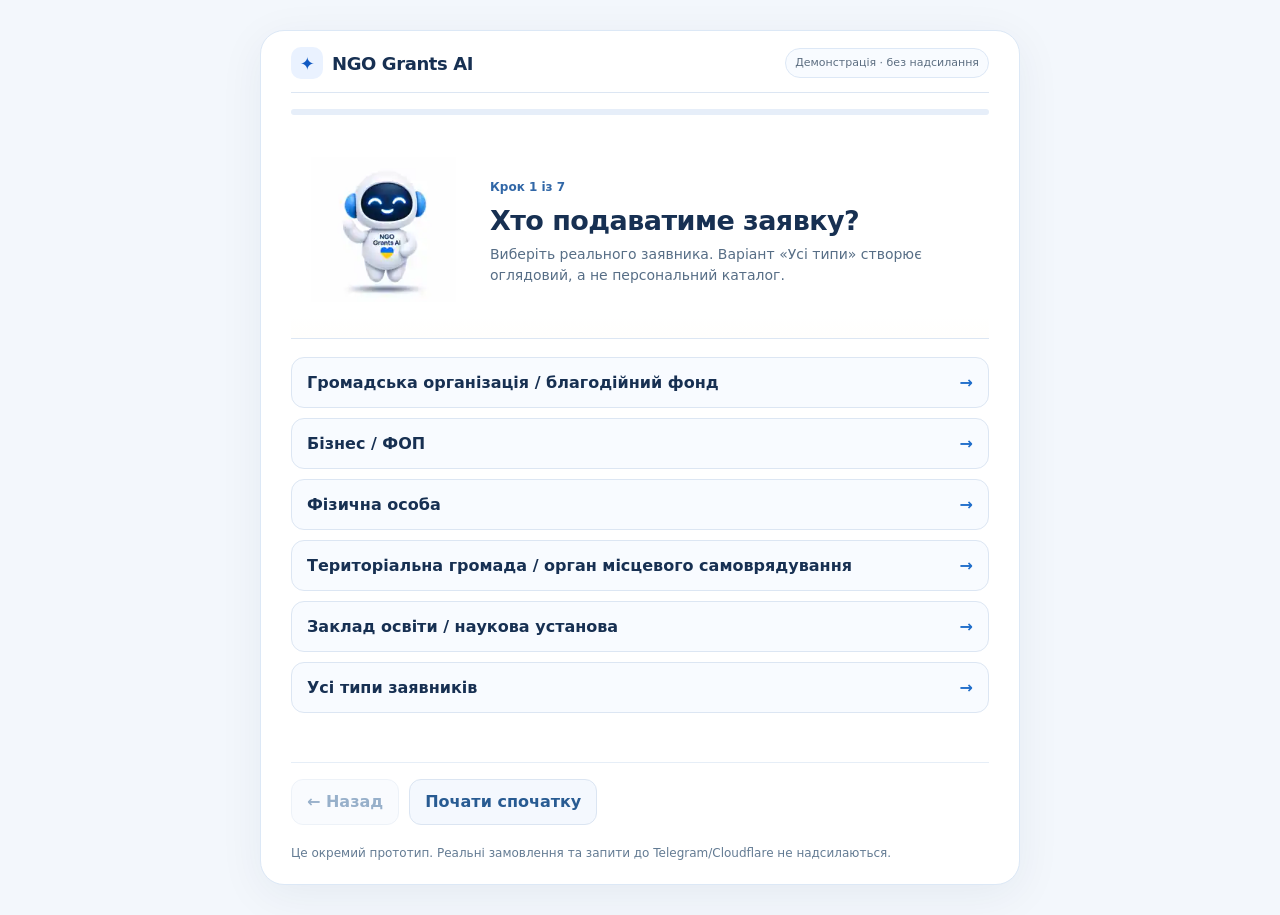
==== commit 8b8828f7: "Remove visible Привіт button and embed hop+wave on each choice in production Telegram HTML" ====
--- a/mini-app/direct-preview.html
+++ b/mini-app/direct-preview.html
@@ -23,13 +23,12 @@
 .intro{display:grid;grid-template-columns:minmax(96px,31%) 1fr;gap:14px;align-items:center;padding:8px 0 16px;position:sticky;top:0;background:linear-gradient(#fff 90%,#fffefc);z-index:1;border-bottom:1px solid var(--border)}
 .robot-box{height:clamp(130px,26vw,185px);display:flex;flex-direction:column;align-items:center;justify-content:center;gap:0;overflow:visible}
 .robot-figure{display:block;position:relative;width:min(100%,145px);aspect-ratio:1;flex-shrink:1;min-height:0}
+.robot-figure.hop{animation:robot-hop .62s ease-out 1}
 .robot,.robot-arm{height:100%;width:100%;object-fit:contain;display:block}
 .robot{transform-origin:50% 65%}
-.robot.react{animation:ack .38s ease-in-out 1}
-.robot-arm{position:absolute;inset:0;pointer-events:none;opacity:0;clip-path:polygon(16% 41%,43% 41%,43% 71%,16% 71%);transform-origin:31% 53%}
-.robot-arm.wave{opacity:1;animation:arm-wave .9s ease-in-out 1}
-.robot-greet{font-size:11px;font-weight:700;color:#3167a7;background:#f4f8fe;border:1px solid #dce6f3;border-radius:30px;padding:2px 10px;line-height:1.35;margin-top:-5px}
-.robot-greet:hover{background:#e9f3ff}
+
+.robot-arm{position:absolute;inset:0;pointer-events:none;opacity:0;clip-path:polygon(18% 49%,39% 49%,42% 58%,39% 69%,16% 69%,15% 57%);transform-origin:38% 49%;will-change:transform;z-index:2}
+.robot-arm.wave{opacity:1;animation:arm-wave 1.3s ease-in-out 1}
 .speech{min-width:0}
 .step{font-size:12px;font-weight:750;color:#3167a7}
 h1{font-size:clamp(20px,3.3vw,27px);line-height:1.2;margin:7px 0;letter-spacing:-.55px}
@@ -59,11 +58,11 @@
 .summary dd{margin:0;font-weight:650;overflow-wrap:anywhere}
 .summary .notice{margin:15px 0 0;padding:12px;background:#fff6e4;border:1px solid #f1d8a4;border-radius:9px;color:#745016;font-size:13px}
 .disclaimer{font-size:12px;color:#637b93;line-height:1.45;margin:20px 0 0}
-@keyframes ack{0%,100%{transform:rotate(0)}50%{transform:rotate(-1deg)}}
-@keyframes arm-wave{0%,100%{transform:rotate(0)}25%{transform:rotate(24deg)}50%{transform:rotate(-18deg)}75%{transform:rotate(18deg)}}
+@keyframes robot-hop{0%,100%{transform:translateY(0)}39%{transform:translateY(-11px)}69%{transform:translateY(0)}82%{transform:translateY(-3px)}}
+@keyframes arm-wave{0%,100%{transform:rotate(0deg)}15%,49%,83%{transform:rotate(53deg)}30%,64%,94%{transform:rotate(8deg)}}
 @media(min-width:740px){body{padding:30px 15px}.shell{border:1px solid #dce8f6;border-radius:24px;padding:0 30px 22px;box-shadow:0 10px 45px #122d5110}.intro{grid-template-columns:185px 1fr}.robot-box{height:185px}}
 @media(max-width:380px){.shell{padding:0 12px 18px}.intro{gap:8px;grid-template-columns:110px 1fr}.robot-box{height:138px}.brand{font-size:16px}.summary .row{grid-template-columns:102px 1fr}}
-@media(prefers-reduced-motion:reduce){.robot.react,.robot-arm.wave{animation:none}.progress-bar>div{transition:none}}
+@media(prefers-reduced-motion:reduce){.robot-figure.hop{animation:robot-hop .38s ease-out 1}.robot-arm.wave{animation:arm-wave .55s ease-out 1;opacity:1}.progress-bar>div{transition:none}}
 
 </style>
 </head>
@@ -76,11 +75,10 @@
   <div class="progress-bar" role="progressbar" aria-label="Прогрес анкети" aria-valuemin="0" aria-valuemax="100" aria-valuenow="0" id="progress"><div id="progressFill"></div></div>
   <section class="intro" aria-label="Запитання помічника">
     <div class="robot-box">
-      <span class="robot-figure">
+      <span class="robot-figure" id="robotFigure">
         <img id="robot" class="robot" src="data:image/svg+xml,%3Csvg%20xmlns%3D%22http%3A%2F%2Fwww.w3.org%2F2000%2Fsvg%22%20width%3D%22200%22%20height%3D%22200%22%20viewBox%3D%220%200%20200%20200%22%3E%3Cimage%20width%3D%22200%22%20height%3D%22200%22%20href%3D%22data%3Aimage%2Fwebp%3Bbase64%2CUklGRp4GAABXRUJQVlA4IJIGAAAwLgCdASrIAMgAPvV2s1QqpyUkI9QKgVAeiWVu4W3A11wLpSOFDd3B3mA83zo%2F%2BqG3m5gU6YxqAdoP9yjTxQ8S56jmFVHjenxfe3RbILH7tYQnNVZUbArwBHmxSLNf8d2hU%2B6JKC62wAhRa0K1NjRUUWhroEP%2BKHGXD%2FhgDOHO%2F48E7Bj9Sk4TUySsMknvP0XL2tZDG2gSTQ05k50IH61cXhUpCCWo1M30hJ1OkHscZIuYfyp0o2oM7IbBS667Wh8%2B4UDGgGkz4AYSPv7DdMN6GfRksd6mpAQmqTqu9wO6qY4v4P9VJUxmNUKUKuxxBI2Dq%2FkPQs6c3uwoxtvGiKU9%2BWwIRoJxxCSpkDWCuLZFsjzXCJsi8zY8e8UOsrqV9OYvCxQm7AN44EI5Ps4EJ0aeKEWF6v220FyKKcuZoFJV%2FVhTQtcL4dQc6zPcHP2fbVN%2FWVrAWN7dzsFp2kM5h%2F7lGT2RlTt1FN8rCbPKlxy8iXUHPLoocRbgTAAA%2FvxkgAAIXLU7AI4vislVkohgOAJpJIneqpWRX57ZVGl%2FVS2eVHFqbdAYhdvy2yl%2BR1%2B%2FkGpq3EofTT8kmlcxAar%2Fo3dCoVpEYrGVimj101LfQAyx3aCt5HsfrdorIvJbS0%2Fh8RvXx7ACnXXJkFzTpuH8GGgjpO%2FZ8qa89WLiHl4I5qaQhBKzOwJy0RUHj2Di5bMSo0cF8Cs4yL5eKdm3YC2A%2BAkJiQUmjMg1V3TCEz%2Bkm8BKWqSVnONp7qhznJtc%2FNEsQJ7gnoWkUKUDF3kH0zs68ivm%2Fl59aBlu01jkAfgT15qQHv0WJw%2Fe2RfjFglos1pKWjlHilAhkd89zMHzwAp8ULIueOwxTw0sL5cMDN9OfXyF5dWpt5rsavctnuIjSDJv5lz3Ib5tVglCLCl8%2BwHiBqbOjB0XYfFfviruu%2FCu0zfkKSsgizrehhhGqWXRcGq%2FMJPu2whC5xXmTf1Uy4VEuE%2Ff4e339btj7oFF3bXprhH%2BWAlZAhnraGIFmqp9%2FgmTJqw52GmTFDhe9BIuQkR6%2BfY1OGZmsjGlDjuaWViH2PYSIwXYQgeplGsFQgWINy7jbWLB0ih7etI2dPg8wEp85OYTB1zPoWZBb9Lx88z5es0YjwqLfkkB0Ybimn2YagARIG9RZjsVN15UBJNaQnfVcjeaqnz0tsbFGmUYYF12nEhdsDxfPr9R5nriGjsv2oIu9ylmgMi2JKLAzAoi%2Bjjrh4jWDX0OWs8FowObxFJa2MpGCmBXAM2DfRclf6T03YBATq66CR%2BONpMfJFJIam79gdRUeqilg%2FaEuAzF%2FuSP3aGpE6fJSm49FG1yPAQ%2B6GuO1GBjNbwFqdq0P3y4yAubqY6wj9TWX83NJiZCumc2YV4TZV2rxkuXiFkmIWUXD80PnzEX2TBvxN7lH0UaBB6TWNP6asxagRubLRXpS%2B3nJTqGNPtSxkyIdXrhrMA3BwtrZX1eA5mwUFyZUWScp9WO6YTDwFTmkaO7htaktcArnBtdZA7IZ8Rm8X%2Bi9CyiQIv3fDNiNMXXGxHjdoXkbqTEuYcHcatFcy%2BqtCW%2FwAAiwP84TGolPCt1HJSNoJB7x8H0eZy0PCQzLVWySMBB5jKNhG1fWY5lpXsorSuYfhG9T7OYximzkgR4chT1dLEMhAftSM%2FUpsnae8lGvAkVct%2FWkIEs2vsxj0KCADPN%2FZ0bDfkMGYrl1am6nalHft4bfKvFrIekxraYfxA0a%2FZZRGPRXj2dkrj4ofMK7vh8BXF7QpikJC8mA67l%2BqsoNLeWXW9HLvjz6nEqEGJEXAkk4FyY3H2s%2BY0cbs6%2FhdVW%2B7Xih6xGXsVUJaNj86rJa37Oed9vgAfxHCP40hwldaq5uO64KZQ4NaMUzR33n9wbXlo3dP7IMSBK8pgmwXhmslgOCuYIpLJcNjz9I93SLstIzwDZm%2FrtjVvyYxf3bZ%2Fyb3hj46JACQu8tv2DzHqFAl7iSoez%2BbehDv8tZoxaKiaKXt07J2YaW5uxSBxgQzGP%2BLOtG1Jh6DDnt21hFJeU3FnLsSCWg%2BlWDMnG0zPVRJSktJdLb5Bmjr3X1G8dYQOMVZ0KHskC9BDERGRy4Tpg0gWl85eR34Ayt%2FLPJS%2FJM1vTvenVhvwl6lC8Dt%2FIbOCei5YP%2FDLbywxW8lqL5DWhU9GCaz9vfzmlcH5ldzIThShzNLTpRyNW9R3aFQss3PaCvJ6sulPtQ0S6Me3GSjvqmkB13FfDM4QAAA%3D%3D%22%2F%3E%3C%2Fsvg%3E" alt="Білий робот NGO Grants AI з усмішкою" width="200" height="200">
         <img id="robotArm" class="robot-arm" src="data:image/svg+xml,%3Csvg%20xmlns%3D%22http%3A%2F%2Fwww.w3.org%2F2000%2Fsvg%22%20width%3D%22200%22%20height%3D%22200%22%20viewBox%3D%220%200%20200%20200%22%3E%3Cimage%20width%3D%22200%22%20height%3D%22200%22%20href%3D%22data%3Aimage%2Fwebp%3Bbase64%2CUklGRp4GAABXRUJQVlA4IJIGAAAwLgCdASrIAMgAPvV2s1QqpyUkI9QKgVAeiWVu4W3A11wLpSOFDd3B3mA83zo%2F%2BqG3m5gU6YxqAdoP9yjTxQ8S56jmFVHjenxfe3RbILH7tYQnNVZUbArwBHmxSLNf8d2hU%2B6JKC62wAhRa0K1NjRUUWhroEP%2BKHGXD%2FhgDOHO%2F48E7Bj9Sk4TUySsMknvP0XL2tZDG2gSTQ05k50IH61cXhUpCCWo1M30hJ1OkHscZIuYfyp0o2oM7IbBS667Wh8%2B4UDGgGkz4AYSPv7DdMN6GfRksd6mpAQmqTqu9wO6qY4v4P9VJUxmNUKUKuxxBI2Dq%2FkPQs6c3uwoxtvGiKU9%2BWwIRoJxxCSpkDWCuLZFsjzXCJsi8zY8e8UOsrqV9OYvCxQm7AN44EI5Ps4EJ0aeKEWF6v220FyKKcuZoFJV%2FVhTQtcL4dQc6zPcHP2fbVN%2FWVrAWN7dzsFp2kM5h%2F7lGT2RlTt1FN8rCbPKlxy8iXUHPLoocRbgTAAA%2FvxkgAAIXLU7AI4vislVkohgOAJpJIneqpWRX57ZVGl%2FVS2eVHFqbdAYhdvy2yl%2BR1%2B%2FkGpq3EofTT8kmlcxAar%2Fo3dCoVpEYrGVimj101LfQAyx3aCt5HsfrdorIvJbS0%2Fh8RvXx7ACnXXJkFzTpuH8GGgjpO%2FZ8qa89WLiHl4I5qaQhBKzOwJy0RUHj2Di5bMSo0cF8Cs4yL5eKdm3YC2A%2BAkJiQUmjMg1V3TCEz%2Bkm8BKWqSVnONp7qhznJtc%2FNEsQJ7gnoWkUKUDF3kH0zs68ivm%2Fl59aBlu01jkAfgT15qQHv0WJw%2Fe2RfjFglos1pKWjlHilAhkd89zMHzwAp8ULIueOwxTw0sL5cMDN9OfXyF5dWpt5rsavctnuIjSDJv5lz3Ib5tVglCLCl8%2BwHiBqbOjB0XYfFfviruu%2FCu0zfkKSsgizrehhhGqWXRcGq%2FMJPu2whC5xXmTf1Uy4VEuE%2Ff4e339btj7oFF3bXprhH%2BWAlZAhnraGIFmqp9%2FgmTJqw52GmTFDhe9BIuQkR6%2BfY1OGZmsjGlDjuaWViH2PYSIwXYQgeplGsFQgWINy7jbWLB0ih7etI2dPg8wEp85OYTB1zPoWZBb9Lx88z5es0YjwqLfkkB0Ybimn2YagARIG9RZjsVN15UBJNaQnfVcjeaqnz0tsbFGmUYYF12nEhdsDxfPr9R5nriGjsv2oIu9ylmgMi2JKLAzAoi%2Bjjrh4jWDX0OWs8FowObxFJa2MpGCmBXAM2DfRclf6T03YBATq66CR%2BONpMfJFJIam79gdRUeqilg%2FaEuAzF%2FuSP3aGpE6fJSm49FG1yPAQ%2B6GuO1GBjNbwFqdq0P3y4yAubqY6wj9TWX83NJiZCumc2YV4TZV2rxkuXiFkmIWUXD80PnzEX2TBvxN7lH0UaBB6TWNP6asxagRubLRXpS%2B3nJTqGNPtSxkyIdXrhrMA3BwtrZX1eA5mwUFyZUWScp9WO6YTDwFTmkaO7htaktcArnBtdZA7IZ8Rm8X%2Bi9CyiQIv3fDNiNMXXGxHjdoXkbqTEuYcHcatFcy%2BqtCW%2FwAAiwP84TGolPCt1HJSNoJB7x8H0eZy0PCQzLVWySMBB5jKNhG1fWY5lpXsorSuYfhG9T7OYximzkgR4chT1dLEMhAftSM%2FUpsnae8lGvAkVct%2FWkIEs2vsxj0KCADPN%2FZ0bDfkMGYrl1am6nalHft4bfKvFrIekxraYfxA0a%2FZZRGPRXj2dkrj4ofMK7vh8BXF7QpikJC8mA67l%2BqsoNLeWXW9HLvjz6nEqEGJEXAkk4FyY3H2s%2BY0cbs6%2FhdVW%2B7Xih6xGXsVUJaNj86rJa37Oed9vgAfxHCP40hwldaq5uO64KZQ4NaMUzR33n9wbXlo3dP7IMSBK8pgmwXhmslgOCuYIpLJcNjz9I93SLstIzwDZm%2FrtjVvyYxf3bZ%2Fyb3hj46JACQu8tv2DzHqFAl7iSoez%2BbehDv8tZoxaKiaKXt07J2YaW5uxSBxgQzGP%2BLOtG1Jh6DDnt21hFJeU3FnLsSCWg%2BlWDMnG0zPVRJSktJdLb5Bmjr3X1G8dYQOMVZ0KHskC9BDERGRy4Tpg0gWl85eR34Ayt%2FLPJS%2FJM1vTvenVhvwl6lC8Dt%2FIbOCei5YP%2FDLbywxW8lqL5DWhU9GCaz9vfzmlcH5ldzIThShzNLTpRyNW9R3aFQss3PaCvJ6sulPtQ0S6Me3GSjvqmkB13FfDM4QAAA%3D%3D%22%2F%3E%3C%2Fsvg%3E" alt="" aria-hidden="true" width="200" height="200">
       </span>
-      <button type="button" class="robot-greet" id="greet" aria-label="Попросити робота помахати рукою">👋 Привіт</button>
     </div>
     <div class="speech">
       <span class="step" id="stepLabel">Крок 1 з 7</span>
@@ -304,7 +302,7 @@
 if(!schema){document.getElementById('error').textContent='Не вдалося завантажити анкету.';return;}
 const el=id=>document.getElementById(id);
 const choices=el('choices'),extra=el('extra'),input=el('extraInput');
-const robot=el('robot'),robotArm=el('robotArm'),reduced=window.matchMedia('(prefers-reduced-motion: reduce)');
+const robotFigure=el('robotFigure'),robotArm=el('robotArm');
 const draft={audience:'',sectors:[],geo:'',region:'',detail:'',
  custom_sector:'',applicant_role:'lead',funding_format:'any'};
 let index=0;
@@ -344,12 +342,12 @@
 let focusExtra=false;
 const pages=[
  {key:'audience',heading:'Хто подаватиме заявку?',help:'Виберіть реального заявника. Варіант «Усі типи» створює оглядовий, а не персональний каталог.',options:schema.audiences},
- {key:'sectors',heading:'Які напрями вас цікавлять?',help:'Краще 1–2 конкретні сфери. Три та більше сфер суттєво розширюють каталог і знижують точність.',options:schema.sectors,multi:true},
+ {key:'sectors',heading:'Які напрями вас цікавлять?',help:'Оберіть 1–2 пріоритетні сфери. «Усі напрями» створює огляд; для точного добору опишіть конкретну потребу далі.',options:schema.sectors,multi:true},
  {key:'custom_sector',heading:'Потрібен точніший напрям?',help:'За бажанням додайте власний напрям. Можна пропустити.',optional:true,free:true,max:60},
  {key:'geo',heading:'Де шукаємо можливості?',help:'Географія допомагає відсіяти непридатні конкурси.',options:schema.geos},
  {key:'region',heading:'Оберіть регіон України',help:'Врахуємо вимоги щодо місця реалізації проєкту.',options:schema.regions,
    visible:()=>draft.geo==='region'},
- {key:'detail',heading:'Яку конкретну можливість ви шукаєте?',help:'Вкажіть діяльність, для кого вона, а за потреби — вашу професію/освіту. Це підвищує точність. Не зазначайте контакти.',free:true,optional:true,max:180},
+ {key:'detail',heading:'Яку конкретну можливість ви шукаєте?',help:'Опишіть, що саме має фінансуватися і хто подаватиме заявку. Для фізичних осіб можна вказати фах чи кваліфікацію, але без контактів і персональних даних.',free:true,optional:true,max:180},
  {key:'applicant_role',heading:'У якій ролі братимете участь?',help:'Конкурси можуть вимагати статусу головного заявника чи партнера.',options:schema.roles},
  {key:'funding_format',heading:'Яке фінансування вам потрібне?',help:'Виберіть лише гранти або ширший перелік можливостей.',options:schema.formats}
 ];
@@ -360,24 +358,24 @@
 function page(){return visible()[index]||null;}
 function resetNode(n){n.replaceChildren();}
 function trigger(kind='ack'){
+ // Every deliberate form action restarts BOTH motions: one short bounce of
+ // the complete figure and an independent wave of the left arm. No idle loop,
+ // no separate greeting button, no change to request form or order submission.
+ if(kind!=='ack'||!robotFigure||!robotArm)return;
  if(reactionTimeout!==null)clearTimeout(reactionTimeout);
- robot.classList.remove('react');
- if(robotArm)robotArm.classList.remove('wave');
- if(reduced.matches)return;
- if(kind==='wave'&&robotArm){
-   void robotArm.offsetWidth;
-   robotArm.classList.add('wave');
- }else{
-   void robot.offsetWidth;
-   robot.classList.add('react');
- }
+ robotFigure.classList.remove('hop');
+ robotArm.classList.remove('wave');
+ void robotFigure.offsetWidth; // reflow restarts both gestures on rapid taps
+ robotFigure.classList.add('hop');
+ robotArm.classList.add('wave');
  reactionTimeout=setTimeout(()=>{
-   robot.classList.remove('react');
-   if(robotArm)robotArm.classList.remove('wave');
- },1000);
+   robotFigure.classList.remove('hop');
+   robotArm.classList.remove('wave');
+   reactionTimeout=null;
+ },1420);
 }
 function needsDetail(){
- return (draft.audience==='all'&&draft.sectors.includes('all')) ||
+ return draft.sectors.includes('all') || draft.audience==='all' ||
         (draft.sectors.length>=3&&!draft.sectors.includes('all'));
 }
 function error(msg){el('error').textContent=msg||'';}
@@ -589,8 +587,6 @@
    custom_sector:'',applicant_role:'lead',funding_format:'any'});
  index=0;render();trigger('ack');
 });
-const greetButton=el('greet');
-if(greetButton)greetButton.addEventListener('click',()=>trigger('wave'));
 if(window.Telegram&&window.Telegram.WebApp){
  try{window.Telegram.WebApp.ready();window.Telegram.WebApp.expand();}catch(_){}
 }
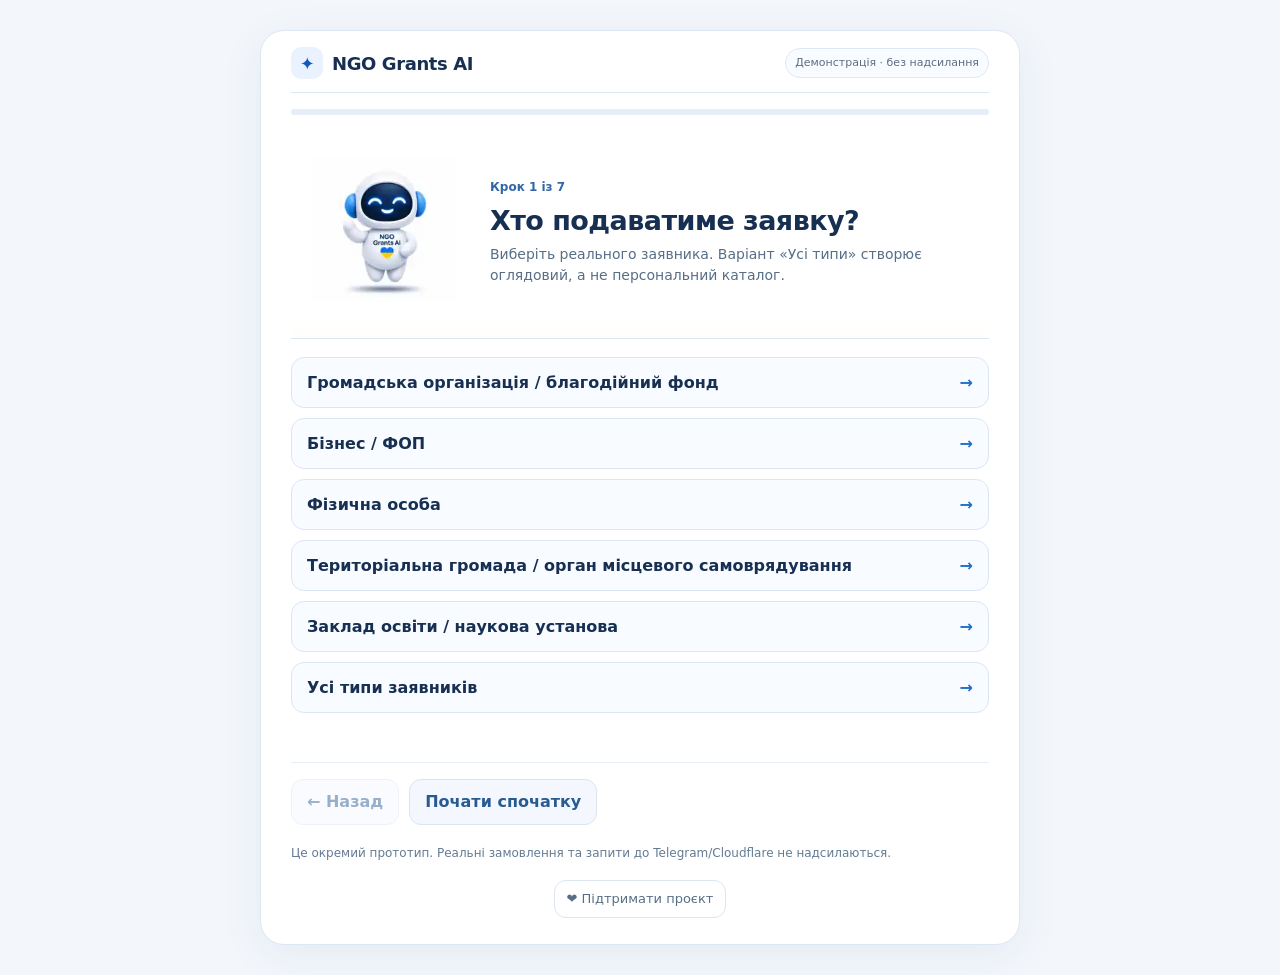
==== commit db5ce16a: "Keep optional support button in Mini App source template" ====
--- a/mini-app/direct-preview.html
+++ b/mini-app/direct-preview.html
@@ -102,6 +102,7 @@
     <button type="button" class="secondary" id="reset">Почати спочатку</button>
   </footer>
   <p class="disclaimer" id="disclaimer">Це окремий прототип. Реальні замовлення та запити до Telegram/Cloudflare не надсилаються. Обмеження основного бота залишаються чинними.</p>
+<div id="ngoQuietSupport" style="text-align:center;margin:18px 0 4px"><a id="ngoQuietSupportLink" href="https://donatello.to/NGO_Grants" target="_blank" rel="noopener noreferrer" style="display:inline-block;color:#576e86;font-size:13px;text-decoration:none;padding:8px 12px;border:1px solid #dce6f3;border-radius:12px">❤️ Підтримати проєкт</a></div>
 </main>
 <script>
 (function(root,factory){
@@ -593,5 +594,6 @@
 render();
 })();
 </script>
+<script>(function(){var a=document.getElementById("ngoQuietSupportLink");if(!a)return;a.addEventListener("click",function(e){var w=window.Telegram&&window.Telegram.WebApp;if(w&&typeof w.openLink==="function"){try{w.openLink(a.href);e.preventDefault();}catch(_){}}});})();</script>
 </body>
 </html>
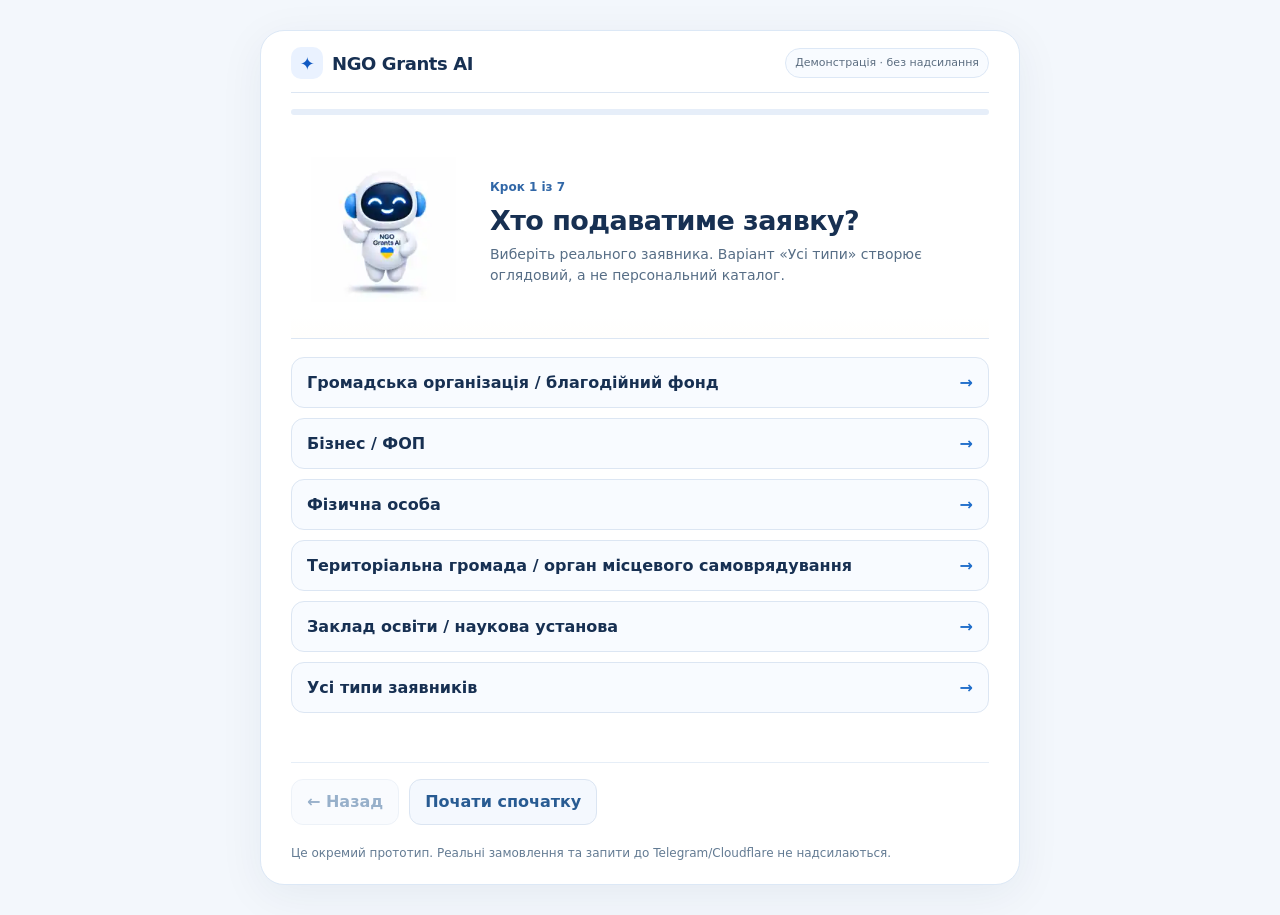
==== commit 9674ee12: "Keep standalone previews offline; inject support only in verified live Worker" ====
--- a/mini-app/direct-preview.html
+++ b/mini-app/direct-preview.html
@@ -102,7 +102,6 @@
     <button type="button" class="secondary" id="reset">Почати спочатку</button>
   </footer>
   <p class="disclaimer" id="disclaimer">Це окремий прототип. Реальні замовлення та запити до Telegram/Cloudflare не надсилаються. Обмеження основного бота залишаються чинними.</p>
-<div id="ngoQuietSupport" style="text-align:center;margin:18px 0 4px"><a id="ngoQuietSupportLink" href="https://donatello.to/NGO_Grants" target="_blank" rel="noopener noreferrer" style="display:inline-block;color:#576e86;font-size:13px;text-decoration:none;padding:8px 12px;border:1px solid #dce6f3;border-radius:12px">❤️ Підтримати проєкт</a></div>
 </main>
 <script>
 (function(root,factory){
@@ -594,6 +593,5 @@
 render();
 })();
 </script>
-<script>(function(){var a=document.getElementById("ngoQuietSupportLink");if(!a)return;a.addEventListener("click",function(e){var w=window.Telegram&&window.Telegram.WebApp;if(w&&typeof w.openLink==="function"){try{w.openLink(a.href);e.preventDefault();}catch(_){}}});})();</script>
 </body>
 </html>
